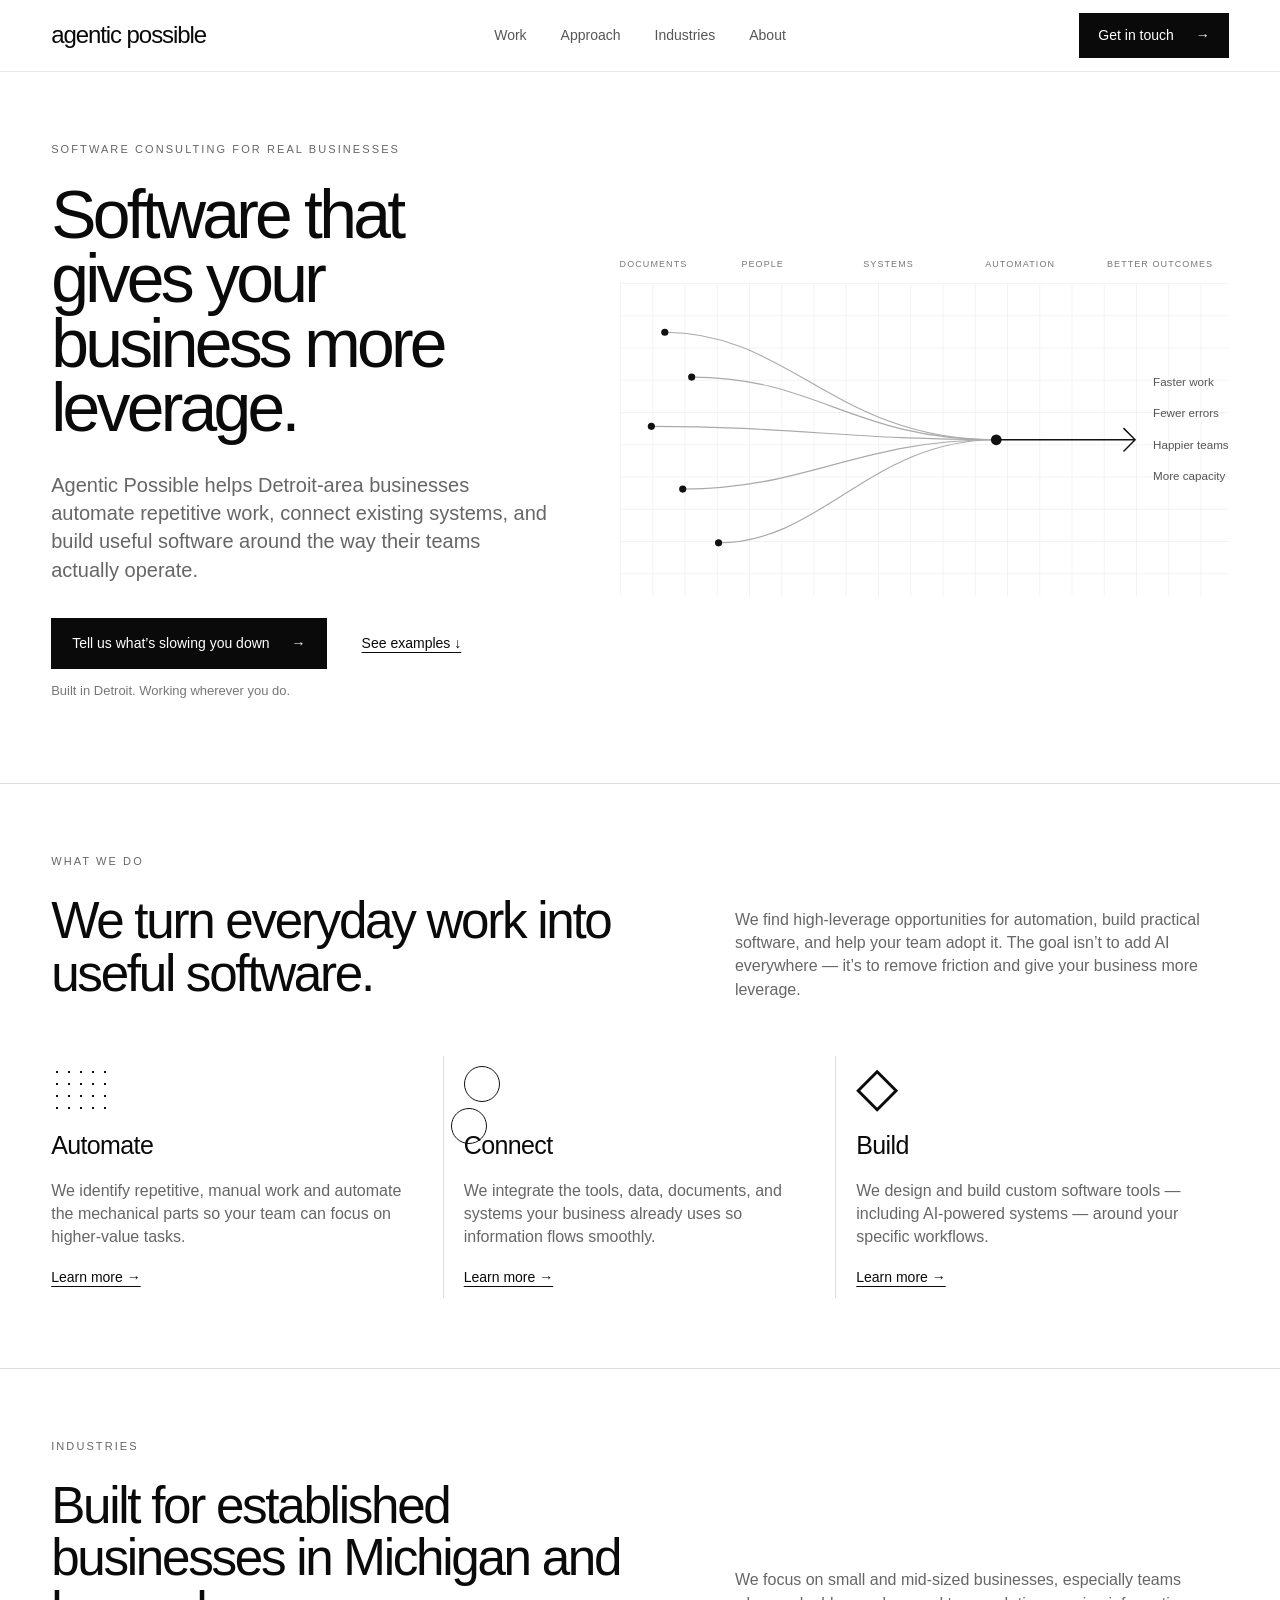
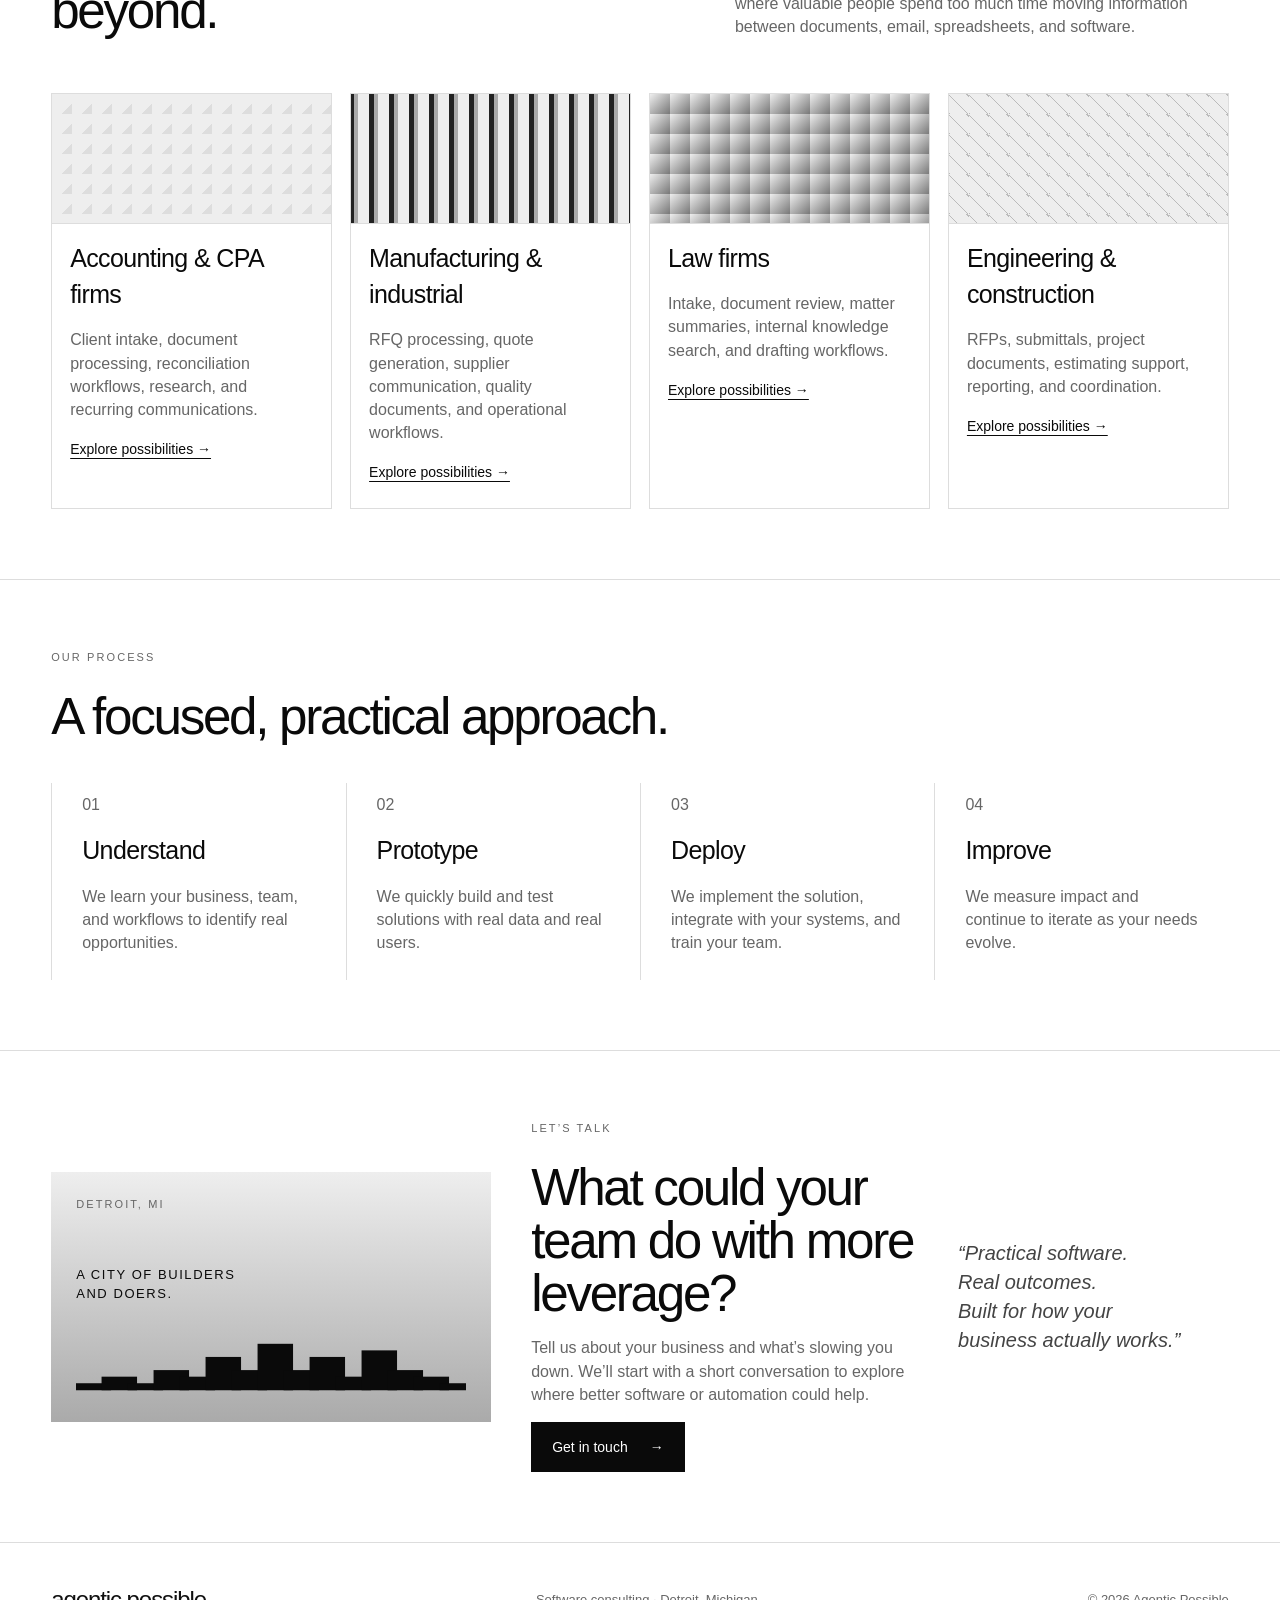
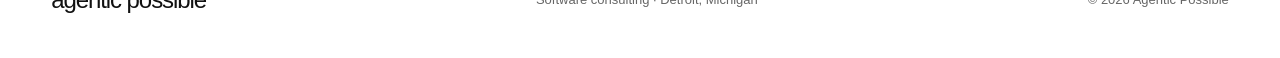
==== public/index.html @ cf822a7b "Configure Cloudflare deployment" ====
<!doctype html>
<html lang="en">
<head>
  <meta charset="utf-8">
  <meta name="viewport" content="width=device-width,initial-scale=1">
  <meta name="description" content="Agentic Possible helps Detroit-area businesses automate repetitive work, connect existing systems, and build useful software.">
  <title>Agentic Possible — Software consulting for real businesses</title>
  <link rel="stylesheet" href="styles.css">
</head>
<body>
<header class="site-header">
  <a class="brand" href="#">agentic possible</a>
  <nav aria-label="Main navigation">
    <a href="#work">Work</a><a href="#approach">Approach</a><a href="#industries">Industries</a><a href="#about">About</a>
  </nav>
  <a class="button small" href="mailto:hello@agenticpossible.com">Get in touch <span>→</span></a>
</header>

<main>
<section class="hero section">
  <div class="hero-copy">
    <p class="eyebrow">Software consulting for real businesses</p>
    <h1>Software that gives your business more leverage.</h1>
    <p class="lede">Agentic Possible helps Detroit-area businesses automate repetitive work, connect existing systems, and build useful software around the way their teams actually operate.</p>
    <div class="actions">
      <a class="button" href="mailto:hello@agenticpossible.com?subject=What%27s%20slowing%20us%20down">Tell us what’s slowing you down <span>→</span></a>
      <a class="text-link" href="#industries">See examples <span>↓</span></a>
    </div>
    <p class="micro">Built in Detroit. Working wherever you do.</p>
  </div>
  <div class="possibility" aria-label="Diagram showing documents, people, and systems converging through automation into better outcomes">
    <div class="diagram-labels"><span>Documents</span><span>People</span><span>Systems</span><span>Automation</span><span>Better outcomes</span></div>
    <svg viewBox="0 0 680 350" role="img">
      <defs><pattern id="grid" width="36" height="36" patternUnits="userSpaceOnUse"><path d="M36 0H0V36" fill="none" stroke="#e5e5e5" stroke-width="1"/></pattern></defs>
      <rect width="680" height="350" fill="url(#grid)"/>
      <g fill="none" stroke="#aaa" stroke-width="1.3">
        <path d="M50 55 C190 55 240 175 420 175"/><path d="M80 105 C220 105 260 175 420 175"/>
        <path d="M35 160 C190 160 260 175 420 175"/><path d="M70 230 C210 230 265 175 420 175"/>
        <path d="M110 290 C225 290 280 175 420 175"/>
      </g>
      <g fill="#111"><circle cx="50" cy="55" r="4"/><circle cx="80" cy="105" r="4"/><circle cx="35" cy="160" r="4"/><circle cx="70" cy="230" r="4"/><circle cx="110" cy="290" r="4"/><circle cx="420" cy="175" r="6"/></g>
      <path d="M420 175H575M562 162l13 13-13 13" fill="none" stroke="#111" stroke-width="1.6"/>
      <g fill="#555" font-family="Arial, sans-serif" font-size="13"><text x="595" y="115">Faster work</text><text x="595" y="150">Fewer errors</text><text x="595" y="185">Happier teams</text><text x="595" y="220">More capacity</text></g>
    </svg>
  </div>
</section>

<section class="section bordered" id="work">
  <div class="section-intro"><div><p class="eyebrow">What we do</p><h2>We turn everyday work into useful software.</h2></div>
  <p>We find high-leverage opportunities for automation, build practical software, and help your team adopt it. The goal isn’t to add AI everywhere — it’s to remove friction and give your business more leverage.</p></div>
  <div class="three-col">
    <article><div class="icon dots"></div><h3>Automate</h3><p>We identify repetitive, manual work and automate the mechanical parts so your team can focus on higher-value tasks.</p><a href="#contact">Learn more →</a></article>
    <article><div class="icon rings"></div><h3>Connect</h3><p>We integrate the tools, data, documents, and systems your business already uses so information flows smoothly.</p><a href="#contact">Learn more →</a></article>
    <article><div class="icon cube">◇</div><h3>Build</h3><p>We design and build custom software tools — including AI-powered systems — around your specific workflows.</p><a href="#contact">Learn more →</a></article>
  </div>
</section>

<section class="section bordered" id="industries">
  <div class="section-intro"><div><p class="eyebrow">Industries</p><h2>Built for established businesses in Michigan and beyond.</h2></div>
  <p>We focus on small and mid-sized businesses, especially teams where valuable people spend too much time moving information between documents, email, spreadsheets, and software.</p></div>
  <div class="industry-grid">
    <article><div class="industry-art accounting"></div><h3>Accounting & CPA firms</h3><p>Client intake, document processing, reconciliation workflows, research, and recurring communications.</p><a href="#contact">Explore possibilities →</a></article>
    <article><div class="industry-art manufacturing"></div><h3>Manufacturing & industrial</h3><p>RFQ processing, quote generation, supplier communication, quality documents, and operational workflows.</p><a href="#contact">Explore possibilities →</a></article>
    <article><div class="industry-art legal"></div><h3>Law firms</h3><p>Intake, document review, matter summaries, internal knowledge search, and drafting workflows.</p><a href="#contact">Explore possibilities →</a></article>
    <article><div class="industry-art engineering"></div><h3>Engineering & construction</h3><p>RFPs, submittals, project documents, estimating support, reporting, and coordination.</p><a href="#contact">Explore possibilities →</a></article>
  </div>
</section>

<section class="section bordered" id="approach">
  <p class="eyebrow">Our process</p><h2>A focused, practical approach.</h2>
  <div class="process">
    <article><span>01</span><h3>Understand</h3><p>We learn your business, team, and workflows to identify real opportunities.</p></article>
    <article><span>02</span><h3>Prototype</h3><p>We quickly build and test solutions with real data and real users.</p></article>
    <article><span>03</span><h3>Deploy</h3><p>We implement the solution, integrate with your systems, and train your team.</p></article>
    <article><span>04</span><h3>Improve</h3><p>We measure impact and continue to iterate as your needs evolve.</p></article>
  </div>
</section>

<section class="section cta bordered" id="about">
  <div class="detroit-card"><p class="eyebrow">Detroit, MI</p><strong>A city of builders<br>and doers.</strong><div class="skyline">▁▂▁▃▂▅▃▇▃▅▂▆▃▂▁</div></div>
  <div id="contact"><p class="eyebrow">Let’s talk</p><h2>What could your team do with more leverage?</h2><p>Tell us about your business and what’s slowing you down. We’ll start with a short conversation to explore where better software or automation could help.</p><a class="button" href="mailto:hello@agenticpossible.com">Get in touch <span>→</span></a></div>
  <blockquote>“Practical software.<br>Real outcomes.<br>Built for how your<br>business actually works.”</blockquote>
</section>
</main>

<footer><a class="brand" href="#">agentic possible</a><p>Software consulting · Detroit, Michigan</p><p>© <span id="year"></span> Agentic Possible</p></footer>
<script>document.getElementById('year').textContent=new Date().getFullYear()</script>
</body>
</html>
---- public/styles.css ----
*{box-sizing:border-box}html{scroll-behavior:smooth}body{margin:0;color:#0a0a0a;background:#fff;font-family:"Helvetica Neue",Helvetica,Arial,sans-serif;font-size:16px;line-height:1.45}a{color:inherit}.site-header{height:72px;padding:0 max(4vw,28px);display:grid;grid-template-columns:1fr auto 1fr;align-items:center;border-bottom:1px solid #e8e8e8;position:sticky;top:0;background:rgba(255,255,255,.94);backdrop-filter:blur(12px);z-index:10}.brand{text-decoration:none;font-size:24px;letter-spacing:-.045em}.site-header nav{display:flex;gap:34px}.site-header nav a{text-decoration:none;color:#555;font-size:14px}.site-header>.button{justify-self:end}.button{display:inline-flex;align-items:center;gap:22px;background:#0a0a0a;color:#fff;text-decoration:none;padding:14px 20px;font-size:14px;border:1px solid #0a0a0a}.button:hover{background:#333}.button.small{padding:11px 18px}.section{max-width:1440px;margin:auto;padding:70px max(4vw,28px)}.bordered{border-top:1px solid #ddd}.hero{display:grid;grid-template-columns:.9fr 1.1fr;gap:70px;min-height:620px;align-items:center}.eyebrow{text-transform:uppercase;letter-spacing:.19em;font-size:11px;color:#666;margin:0 0 25px}.hero h1{font-size:clamp(52px,5.3vw,84px);line-height:.95;letter-spacing:-.055em;font-weight:400;margin:0 0 30px;max-width:720px}.lede{font-size:20px;line-height:1.42;color:#666;max-width:650px}.actions{display:flex;align-items:center;gap:35px;margin-top:34px}.text-link{font-size:14px;text-underline-offset:4px}.micro{font-size:13px;color:#777}.possibility svg{width:100%;display:block}.diagram-labels{display:grid;grid-template-columns:repeat(5,1fr);text-transform:uppercase;letter-spacing:.12em;font-size:9px;color:#777;margin-bottom:12px}.section-intro{display:grid;grid-template-columns:1.1fr .9fr;gap:80px;align-items:end;margin-bottom:55px}.section h2{font-size:clamp(36px,4vw,58px);line-height:1.03;letter-spacing:-.045em;font-weight:400;margin:0;max-width:700px}.section-intro>p{color:#666;max-width:580px;margin:0}.three-col{display:grid;grid-template-columns:repeat(3,1fr)}.three-col article{padding:10px 40px 10px 20px;border-right:1px solid #ddd}.three-col article:first-child{padding-left:0}.three-col article:last-child{border:0}.three-col h3,.industry-grid h3,.process h3{font-size:25px;font-weight:400;letter-spacing:-.025em;margin:16px 0 8px}.three-col p,.industry-grid p,.process p{color:#666}.three-col a,.industry-grid a{font-size:14px;text-underline-offset:4px}.icon{height:45px;width:55px}.dots{background-image:radial-gradient(#111 1.5px,transparent 1.5px);background-size:12px 12px}.rings:before,.rings:after{content:"";display:inline-block;width:34px;height:34px;border:1px solid #111;border-radius:50%}.rings:after{margin-left:-13px}.cube{font-size:55px;line-height:40px;font-weight:200}.industry-grid{display:grid;grid-template-columns:repeat(4,1fr);gap:18px}.industry-grid article{border:1px solid #ddd;padding-bottom:24px}.industry-grid article>*:not(.industry-art){margin-left:18px;margin-right:18px}.industry-art{height:130px;border-bottom:1px solid #ddd;background-color:#eee;background-size:20px 20px}.accounting{background-image:linear-gradient(45deg,#eee 25%,transparent 25%),linear-gradient(-45deg,#ddd 25%,transparent 25%)}.manufacturing{background-image:repeating-linear-gradient(90deg,#222 0 3px,#aaa 3px 7px,#eee 7px 18px)}.legal{background-image:linear-gradient(135deg,#eee,#777)}.engineering{background-image:repeating-linear-gradient(45deg,#bbb 0 1px,#eee 1px 13px)}.process{display:grid;grid-template-columns:repeat(4,1fr);margin-top:40px}.process article{border-left:1px solid #ddd;padding:10px 30px}.process span{color:#666}.process p{max-width:260px}.cta{display:grid;grid-template-columns:1fr 1fr .7fr;gap:40px;align-items:center}.detroit-card{min-height:250px;padding:25px;background:linear-gradient(#eee,#aaa);display:flex;flex-direction:column;justify-content:space-between}.detroit-card strong{text-transform:uppercase;letter-spacing:.12em;font-size:13px;font-weight:400}.skyline{font-size:45px;letter-spacing:-9px;overflow:hidden}.cta #contact p:not(.eyebrow){color:#666;max-width:550px}.cta blockquote{font-size:20px;font-style:italic;color:#444;margin:0}footer{border-top:1px solid #ddd;padding:35px max(4vw,28px);display:flex;justify-content:space-between;align-items:center;color:#666;font-size:13px}footer .brand{color:#111}
@media(max-width:900px){.site-header{grid-template-columns:1fr auto}.site-header nav{display:none}.hero,.section-intro,.cta{grid-template-columns:1fr}.hero{gap:35px}.possibility{order:2}.three-col{grid-template-columns:1fr}.three-col article{border-right:0;border-bottom:1px solid #ddd;padding:28px 0}.industry-grid{grid-template-columns:1fr 1fr}.process{grid-template-columns:1fr 1fr}.cta blockquote{display:none}}
@media(max-width:560px){.section{padding:52px 22px}.site-header{padding:0 20px}.brand{font-size:21px}.site-header>.button{font-size:0;gap:0;padding:10px 13px}.site-header>.button span{font-size:16px}.hero h1{font-size:48px}.lede{font-size:18px}.actions{align-items:flex-start;flex-direction:column;gap:18px}.industry-grid,.process{grid-template-columns:1fr}.process article{padding:20px 0;border-left:0;border-top:1px solid #ddd}footer{align-items:flex-start;gap:20px;flex-direction:column}}
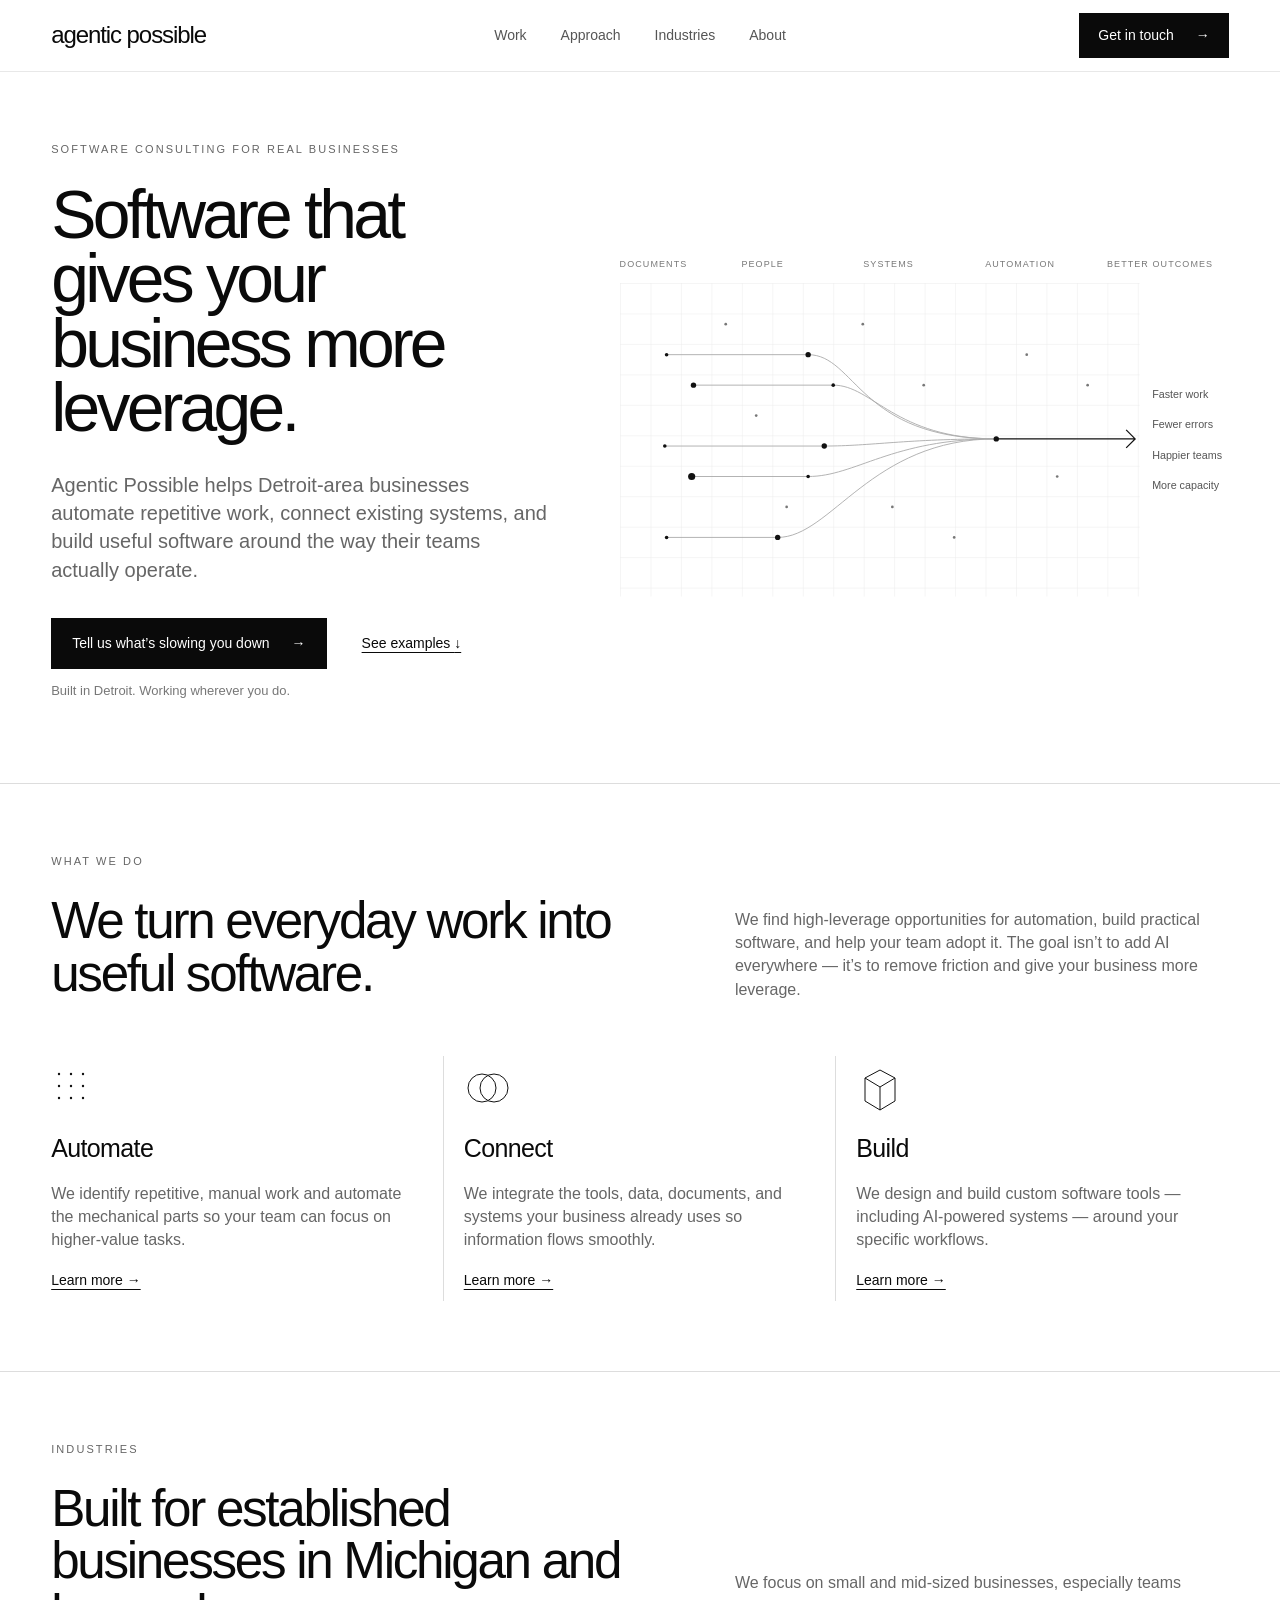
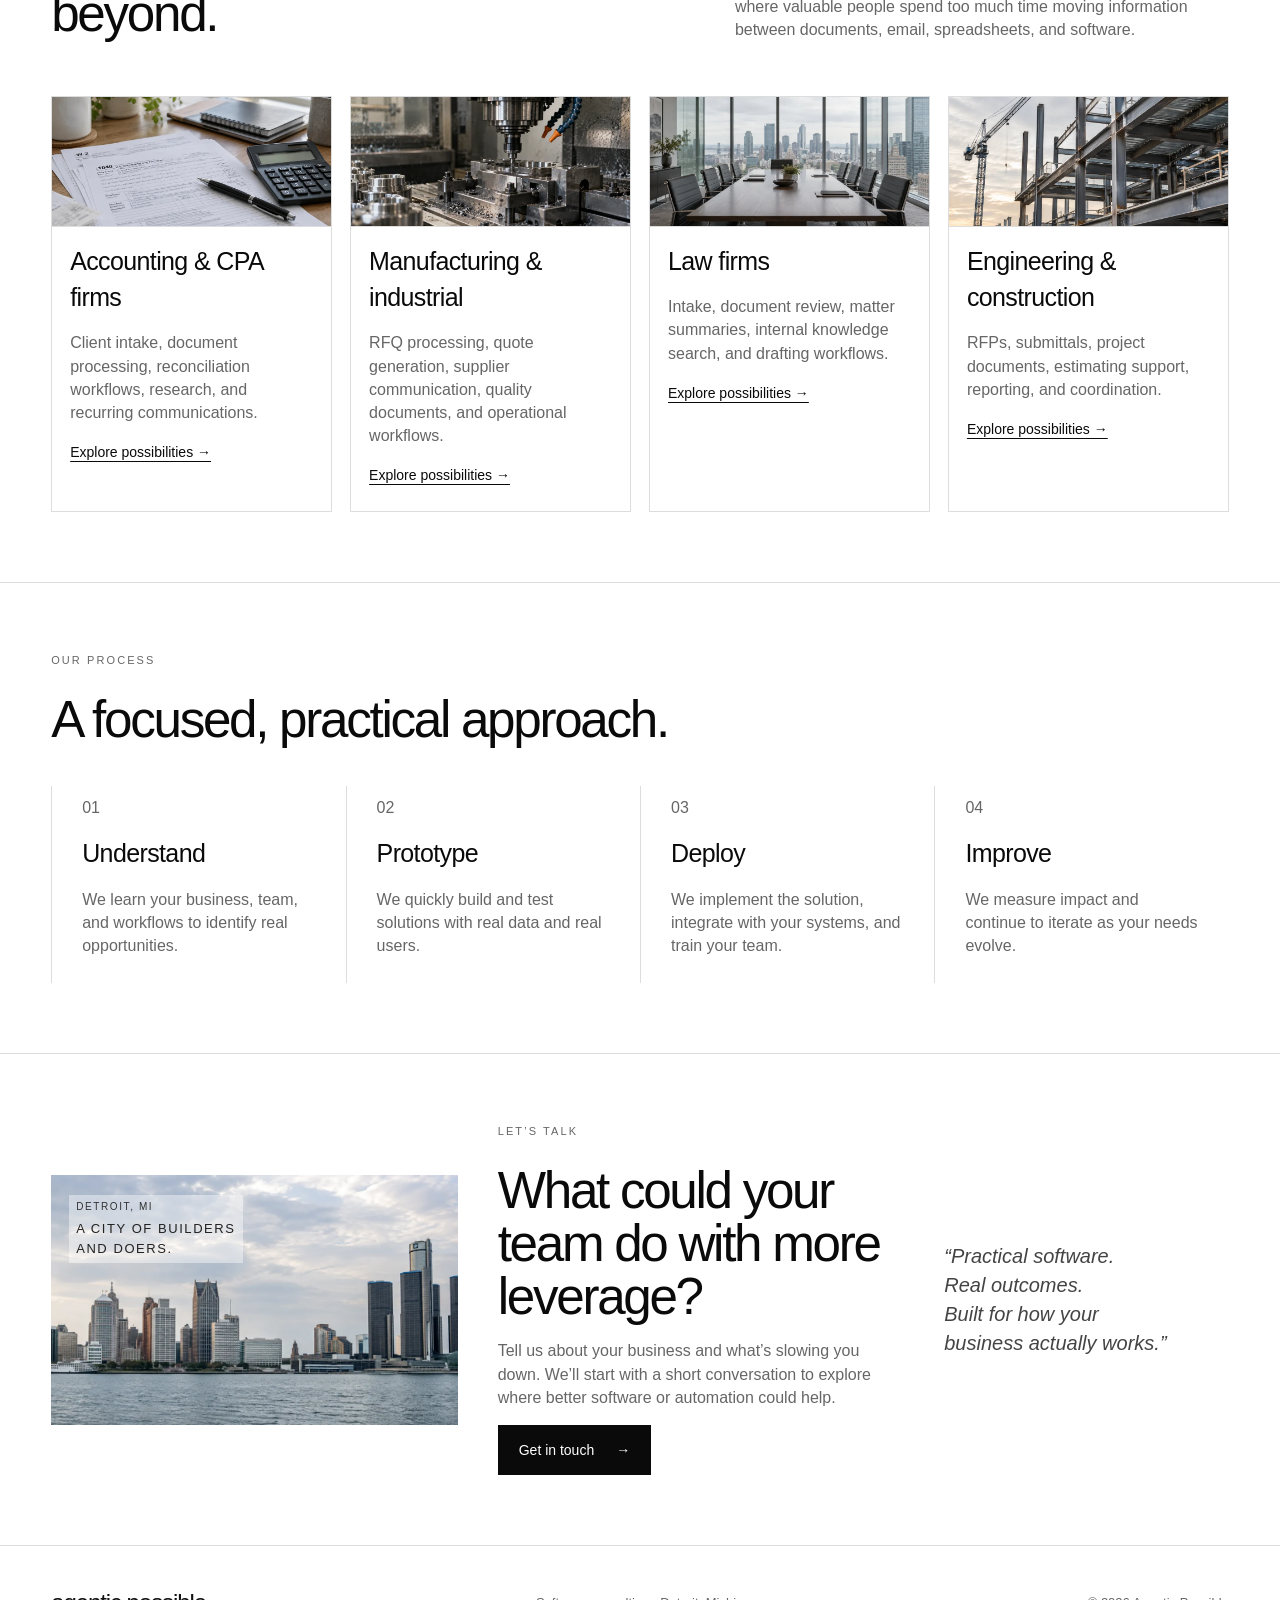
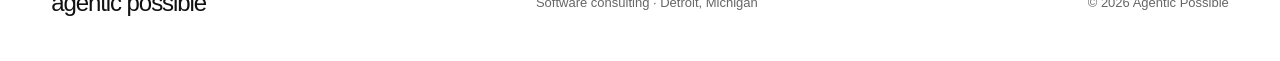
==== commit 96502175: "Refresh site imagery and icons" ====
--- a/public/index.html
+++ b/public/index.html
@@ -30,17 +30,20 @@
   </div>
   <div class="possibility" aria-label="Diagram showing documents, people, and systems converging through automation into better outcomes">
     <div class="diagram-labels"><span>Documents</span><span>People</span><span>Systems</span><span>Automation</span><span>Better outcomes</span></div>
-    <svg viewBox="0 0 680 350" role="img">
-      <defs><pattern id="grid" width="36" height="36" patternUnits="userSpaceOnUse"><path d="M36 0H0V36" fill="none" stroke="#e5e5e5" stroke-width="1"/></pattern></defs>
-      <rect width="680" height="350" fill="url(#grid)"/>
-      <g fill="none" stroke="#aaa" stroke-width="1.3">
-        <path d="M50 55 C190 55 240 175 420 175"/><path d="M80 105 C220 105 260 175 420 175"/>
-        <path d="M35 160 C190 160 260 175 420 175"/><path d="M70 230 C210 230 265 175 420 175"/>
-        <path d="M110 290 C225 290 280 175 420 175"/>
+    <svg viewBox="0 0 680 350" role="img" aria-label="Work converging into better outcomes">
+      <defs><pattern id="grid" width="34" height="34" patternUnits="userSpaceOnUse"><path d="M34 0H0V34" fill="none" stroke="#e9e9e9" stroke-width="1"/></pattern></defs>
+      <rect x="0" y="0" width="580" height="350" fill="url(#grid)"/>
+      <g fill="none" stroke="#aaa" stroke-width="1">
+        <path d="M52 80H210C263 80 267 174 420 174"/>
+        <path d="M82 114H238C282 114 307 174 420 174"/>
+        <path d="M50 182H228C281 182 318 174 420 174"/>
+        <path d="M80 216H210C263 216 303 174 420 174"/>
+        <path d="M52 284H176C236 284 280 174 420 174"/>
       </g>
-      <g fill="#111"><circle cx="50" cy="55" r="4"/><circle cx="80" cy="105" r="4"/><circle cx="35" cy="160" r="4"/><circle cx="70" cy="230" r="4"/><circle cx="110" cy="290" r="4"/><circle cx="420" cy="175" r="6"/></g>
-      <path d="M420 175H575M562 162l13 13-13 13" fill="none" stroke="#111" stroke-width="1.6"/>
-      <g fill="#555" font-family="Arial, sans-serif" font-size="13"><text x="595" y="115">Faster work</text><text x="595" y="150">Fewer errors</text><text x="595" y="185">Happier teams</text><text x="595" y="220">More capacity</text></g>
+      <g fill="#111"><circle cx="52" cy="80" r="2"/><circle cx="82" cy="114" r="3"/><circle cx="50" cy="182" r="2"/><circle cx="80" cy="216" r="4"/><circle cx="52" cy="284" r="2"/><circle cx="210" cy="80" r="3"/><circle cx="238" cy="114" r="2"/><circle cx="228" cy="182" r="3"/><circle cx="210" cy="216" r="2"/><circle cx="176" cy="284" r="3"/><circle cx="420" cy="174" r="3"/></g>
+      <g fill="#777"><circle cx="118" cy="46" r="1.5"/><circle cx="152" cy="148" r="1.5"/><circle cx="186" cy="250" r="1.5"/><circle cx="271" cy="46" r="1.5"/><circle cx="304" cy="250" r="1.5"/><circle cx="339" cy="114" r="1.5"/><circle cx="373" cy="284" r="1.5"/><circle cx="454" cy="80" r="1.5"/><circle cx="488" cy="216" r="1.5"/><circle cx="522" cy="114" r="1.5"/></g>
+      <path d="M420 174H575M565 164l10 10-10 10" fill="none" stroke="#111" stroke-width="1.4"/>
+      <g fill="#555" font-family="Arial, sans-serif" font-size="12"><text x="594" y="128">Faster work</text><text x="594" y="162">Fewer errors</text><text x="594" y="196">Happier teams</text><text x="594" y="230">More capacity</text></g>
     </svg>
   </div>
 </section>
@@ -49,9 +52,9 @@
   <div class="section-intro"><div><p class="eyebrow">What we do</p><h2>We turn everyday work into useful software.</h2></div>
   <p>We find high-leverage opportunities for automation, build practical software, and help your team adopt it. The goal isn’t to add AI everywhere — it’s to remove friction and give your business more leverage.</p></div>
   <div class="three-col">
-    <article><div class="icon dots"></div><h3>Automate</h3><p>We identify repetitive, manual work and automate the mechanical parts so your team can focus on higher-value tasks.</p><a href="#contact">Learn more →</a></article>
-    <article><div class="icon rings"></div><h3>Connect</h3><p>We integrate the tools, data, documents, and systems your business already uses so information flows smoothly.</p><a href="#contact">Learn more →</a></article>
-    <article><div class="icon cube">◇</div><h3>Build</h3><p>We design and build custom software tools — including AI-powered systems — around your specific workflows.</p><a href="#contact">Learn more →</a></article>
+    <article><svg class="service-icon" viewBox="0 0 48 48" aria-hidden="true"><g fill="#111"><circle cx="8" cy="8" r="1.2"/><circle cx="20" cy="8" r="1.2"/><circle cx="32" cy="8" r="1.2"/><circle cx="8" cy="20" r="1.2"/><circle cx="20" cy="20" r="1.2"/><circle cx="32" cy="20" r="1.2"/><circle cx="8" cy="32" r="1.2"/><circle cx="20" cy="32" r="1.2"/><circle cx="32" cy="32" r="1.2"/></g></svg><h3>Automate</h3><p>We identify repetitive, manual work and automate the mechanical parts so your team can focus on higher-value tasks.</p><a href="#contact">Learn more →</a></article>
+    <article><svg class="service-icon" viewBox="0 0 48 48" aria-hidden="true"><circle cx="18" cy="22" r="14" fill="none" stroke="currentColor" stroke-width="1"/><circle cx="30" cy="22" r="14" fill="none" stroke="currentColor" stroke-width="1"/></svg><h3>Connect</h3><p>We integrate the tools, data, documents, and systems your business already uses so information flows smoothly.</p><a href="#contact">Learn more →</a></article>
+    <article><svg class="service-icon" viewBox="0 0 48 48" aria-hidden="true"><path d="M24 4 39 12v23L24 44 9 35V12L24 4Zm0 17 15-9M24 21 9 12m15 9v23" fill="none" stroke="currentColor" stroke-width="1" stroke-linejoin="round"/></svg><h3>Build</h3><p>We design and build custom software tools — including AI-powered systems — around your specific workflows.</p><a href="#contact">Learn more →</a></article>
   </div>
 </section>
 
@@ -59,10 +62,10 @@
   <div class="section-intro"><div><p class="eyebrow">Industries</p><h2>Built for established businesses in Michigan and beyond.</h2></div>
   <p>We focus on small and mid-sized businesses, especially teams where valuable people spend too much time moving information between documents, email, spreadsheets, and software.</p></div>
   <div class="industry-grid">
-    <article><div class="industry-art accounting"></div><h3>Accounting & CPA firms</h3><p>Client intake, document processing, reconciliation workflows, research, and recurring communications.</p><a href="#contact">Explore possibilities →</a></article>
-    <article><div class="industry-art manufacturing"></div><h3>Manufacturing & industrial</h3><p>RFQ processing, quote generation, supplier communication, quality documents, and operational workflows.</p><a href="#contact">Explore possibilities →</a></article>
-    <article><div class="industry-art legal"></div><h3>Law firms</h3><p>Intake, document review, matter summaries, internal knowledge search, and drafting workflows.</p><a href="#contact">Explore possibilities →</a></article>
-    <article><div class="industry-art engineering"></div><h3>Engineering & construction</h3><p>RFPs, submittals, project documents, estimating support, reporting, and coordination.</p><a href="#contact">Explore possibilities →</a></article>
+    <article><img class="industry-art" src="images/accounting.webp" alt="Accounting paperwork and calculator" loading="lazy" decoding="async"><h3>Accounting & CPA firms</h3><p>Client intake, document processing, reconciliation workflows, research, and recurring communications.</p><a href="#contact">Explore possibilities →</a></article>
+    <article><img class="industry-art" src="images/manufacturing.webp" alt="Machining equipment in a factory" loading="lazy" decoding="async"><h3>Manufacturing & industrial</h3><p>RFQ processing, quote generation, supplier communication, quality documents, and operational workflows.</p><a href="#contact">Explore possibilities →</a></article>
+    <article><img class="industry-art" src="images/legal.webp" alt="Conference room overlooking a city" loading="lazy" decoding="async"><h3>Law firms</h3><p>Intake, document review, matter summaries, internal knowledge search, and drafting workflows.</p><a href="#contact">Explore possibilities →</a></article>
+    <article><img class="industry-art" src="images/construction.webp" alt="Steel frame of a building under construction" loading="lazy" decoding="async"><h3>Engineering & construction</h3><p>RFPs, submittals, project documents, estimating support, reporting, and coordination.</p><a href="#contact">Explore possibilities →</a></article>
   </div>
 </section>
 
@@ -77,7 +80,7 @@
 </section>
 
 <section class="section cta bordered" id="about">
-  <div class="detroit-card"><p class="eyebrow">Detroit, MI</p><strong>A city of builders<br>and doers.</strong><div class="skyline">▁▂▁▃▂▅▃▇▃▅▂▆▃▂▁</div></div>
+  <div class="detroit-card"><img src="images/detroit.webp" alt="Detroit skyline along the riverfront" loading="lazy" decoding="async"><div class="detroit-caption"><p class="eyebrow">Detroit, MI</p><strong>A city of builders<br>and doers.</strong></div></div>
   <div id="contact"><p class="eyebrow">Let’s talk</p><h2>What could your team do with more leverage?</h2><p>Tell us about your business and what’s slowing you down. We’ll start with a short conversation to explore where better software or automation could help.</p><a class="button" href="mailto:hello@agenticpossible.com">Get in touch <span>→</span></a></div>
   <blockquote>“Practical software.<br>Real outcomes.<br>Built for how your<br>business actually works.”</blockquote>
 </section>
@@ -86,4 +89,4 @@
 <footer><a class="brand" href="#">agentic possible</a><p>Software consulting · Detroit, Michigan</p><p>© <span id="year"></span> Agentic Possible</p></footer>
 <script>document.getElementById('year').textContent=new Date().getFullYear()</script>
 </body>
-</html>+</html>
--- a/public/styles.css
+++ b/public/styles.css
@@ -1,3 +1,12 @@
-*{box-sizing:border-box}html{scroll-behavior:smooth}body{margin:0;color:#0a0a0a;background:#fff;font-family:"Helvetica Neue",Helvetica,Arial,sans-serif;font-size:16px;line-height:1.45}a{color:inherit}.site-header{height:72px;padding:0 max(4vw,28px);display:grid;grid-template-columns:1fr auto 1fr;align-items:center;border-bottom:1px solid #e8e8e8;position:sticky;top:0;background:rgba(255,255,255,.94);backdrop-filter:blur(12px);z-index:10}.brand{text-decoration:none;font-size:24px;letter-spacing:-.045em}.site-header nav{display:flex;gap:34px}.site-header nav a{text-decoration:none;color:#555;font-size:14px}.site-header>.button{justify-self:end}.button{display:inline-flex;align-items:center;gap:22px;background:#0a0a0a;color:#fff;text-decoration:none;padding:14px 20px;font-size:14px;border:1px solid #0a0a0a}.button:hover{background:#333}.button.small{padding:11px 18px}.section{max-width:1440px;margin:auto;padding:70px max(4vw,28px)}.bordered{border-top:1px solid #ddd}.hero{display:grid;grid-template-columns:.9fr 1.1fr;gap:70px;min-height:620px;align-items:center}.eyebrow{text-transform:uppercase;letter-spacing:.19em;font-size:11px;color:#666;margin:0 0 25px}.hero h1{font-size:clamp(52px,5.3vw,84px);line-height:.95;letter-spacing:-.055em;font-weight:400;margin:0 0 30px;max-width:720px}.lede{font-size:20px;line-height:1.42;color:#666;max-width:650px}.actions{display:flex;align-items:center;gap:35px;margin-top:34px}.text-link{font-size:14px;text-underline-offset:4px}.micro{font-size:13px;color:#777}.possibility svg{width:100%;display:block}.diagram-labels{display:grid;grid-template-columns:repeat(5,1fr);text-transform:uppercase;letter-spacing:.12em;font-size:9px;color:#777;margin-bottom:12px}.section-intro{display:grid;grid-template-columns:1.1fr .9fr;gap:80px;align-items:end;margin-bottom:55px}.section h2{font-size:clamp(36px,4vw,58px);line-height:1.03;letter-spacing:-.045em;font-weight:400;margin:0;max-width:700px}.section-intro>p{color:#666;max-width:580px;margin:0}.three-col{display:grid;grid-template-columns:repeat(3,1fr)}.three-col article{padding:10px 40px 10px 20px;border-right:1px solid #ddd}.three-col article:first-child{padding-left:0}.three-col article:last-child{border:0}.three-col h3,.industry-grid h3,.process h3{font-size:25px;font-weight:400;letter-spacing:-.025em;margin:16px 0 8px}.three-col p,.industry-grid p,.process p{color:#666}.three-col a,.industry-grid a{font-size:14px;text-underline-offset:4px}.icon{height:45px;width:55px}.dots{background-image:radial-gradient(#111 1.5px,transparent 1.5px);background-size:12px 12px}.rings:before,.rings:after{content:"";display:inline-block;width:34px;height:34px;border:1px solid #111;border-radius:50%}.rings:after{margin-left:-13px}.cube{font-size:55px;line-height:40px;font-weight:200}.industry-grid{display:grid;grid-template-columns:repeat(4,1fr);gap:18px}.industry-grid article{border:1px solid #ddd;padding-bottom:24px}.industry-grid article>*:not(.industry-art){margin-left:18px;margin-right:18px}.industry-art{height:130px;border-bottom:1px solid #ddd;background-color:#eee;background-size:20px 20px}.accounting{background-image:linear-gradient(45deg,#eee 25%,transparent 25%),linear-gradient(-45deg,#ddd 25%,transparent 25%)}.manufacturing{background-image:repeating-linear-gradient(90deg,#222 0 3px,#aaa 3px 7px,#eee 7px 18px)}.legal{background-image:linear-gradient(135deg,#eee,#777)}.engineering{background-image:repeating-linear-gradient(45deg,#bbb 0 1px,#eee 1px 13px)}.process{display:grid;grid-template-columns:repeat(4,1fr);margin-top:40px}.process article{border-left:1px solid #ddd;padding:10px 30px}.process span{color:#666}.process p{max-width:260px}.cta{display:grid;grid-template-columns:1fr 1fr .7fr;gap:40px;align-items:center}.detroit-card{min-height:250px;padding:25px;background:linear-gradient(#eee,#aaa);display:flex;flex-direction:column;justify-content:space-between}.detroit-card strong{text-transform:uppercase;letter-spacing:.12em;font-size:13px;font-weight:400}.skyline{font-size:45px;letter-spacing:-9px;overflow:hidden}.cta #contact p:not(.eyebrow){color:#666;max-width:550px}.cta blockquote{font-size:20px;font-style:italic;color:#444;margin:0}footer{border-top:1px solid #ddd;padding:35px max(4vw,28px);display:flex;justify-content:space-between;align-items:center;color:#666;font-size:13px}footer .brand{color:#111}
+*{box-sizing:border-box}html{scroll-behavior:smooth}body{margin:0;color:#0a0a0a;background:#fff;font-family:"Helvetica Neue",Helvetica,Arial,sans-serif;font-size:16px;line-height:1.45}a{color:inherit}.site-header{height:72px;padding:0 max(4vw,28px);display:grid;grid-template-columns:1fr auto 1fr;align-items:center;border-bottom:1px solid #e8e8e8;position:sticky;top:0;background:rgba(255,255,255,.94);backdrop-filter:blur(12px);z-index:10}.brand{text-decoration:none;font-size:24px;letter-spacing:-.045em}.site-header nav{display:flex;gap:34px}.site-header nav a{text-decoration:none;color:#555;font-size:14px}.site-header>.button{justify-self:end}.button{display:inline-flex;align-items:center;gap:22px;background:#0a0a0a;color:#fff;text-decoration:none;padding:14px 20px;font-size:14px;border:1px solid #0a0a0a}.button:hover{background:#333}.button.small{padding:11px 18px}.section{max-width:1440px;margin:auto;padding:70px max(4vw,28px)}.bordered{border-top:1px solid #ddd}.hero{display:grid;grid-template-columns:.9fr 1.1fr;gap:70px;min-height:620px;align-items:center}.eyebrow{text-transform:uppercase;letter-spacing:.19em;font-size:11px;color:#666;margin:0 0 25px}.hero h1{font-size:clamp(52px,5.3vw,84px);line-height:.95;letter-spacing:-.055em;font-weight:400;margin:0 0 30px;max-width:720px}.lede{font-size:20px;line-height:1.42;color:#666;max-width:650px}.actions{display:flex;align-items:center;gap:35px;margin-top:34px}.text-link{font-size:14px;text-underline-offset:4px}.micro{font-size:13px;color:#777}.possibility svg{width:100%;display:block}.diagram-labels{display:grid;grid-template-columns:repeat(5,1fr);text-transform:uppercase;letter-spacing:.12em;font-size:9px;color:#777;margin-bottom:12px}.section-intro{display:grid;grid-template-columns:1.1fr .9fr;gap:80px;align-items:end;margin-bottom:55px}.section h2{font-size:clamp(36px,4vw,58px);line-height:1.03;letter-spacing:-.045em;font-weight:400;margin:0;max-width:700px}.section-intro>p{color:#666;max-width:580px;margin:0}.three-col{display:grid;grid-template-columns:repeat(3,1fr)}.three-col article{padding:10px 40px 10px 20px;border-right:1px solid #ddd}.three-col article:first-child{padding-left:0}.three-col article:last-child{border:0}.three-col h3,.industry-grid h3,.process h3{font-size:25px;font-weight:400;letter-spacing:-.025em;margin:16px 0 8px}.three-col p,.industry-grid p,.process p{color:#666}.three-col a,.industry-grid a{font-size:14px;text-underline-offset:4px}.industry-grid{display:grid;grid-template-columns:repeat(4,1fr);gap:18px}.industry-grid article{border:1px solid #ddd;padding-bottom:24px}.industry-grid article>*:not(.industry-art){margin-left:18px;margin-right:18px}.industry-art{height:130px;border-bottom:1px solid #ddd;background-color:#eee;background-size:20px 20px}.process{display:grid;grid-template-columns:repeat(4,1fr);margin-top:40px}.process article{border-left:1px solid #ddd;padding:10px 30px}.process span{color:#666}.process p{max-width:260px}.cta{display:grid;grid-template-columns:1fr 1fr .7fr;gap:40px;align-items:center}.detroit-card{min-height:250px;padding:25px;background:linear-gradient(#eee,#aaa);display:flex;flex-direction:column;justify-content:space-between}.detroit-card strong{text-transform:uppercase;letter-spacing:.12em;font-size:13px;font-weight:400}.cta #contact p:not(.eyebrow){color:#666;max-width:550px}.cta blockquote{font-size:20px;font-style:italic;color:#444;margin:0}footer{border-top:1px solid #ddd;padding:35px max(4vw,28px);display:flex;justify-content:space-between;align-items:center;color:#666;font-size:13px}footer .brand{color:#111}
 @media(max-width:900px){.site-header{grid-template-columns:1fr auto}.site-header nav{display:none}.hero,.section-intro,.cta{grid-template-columns:1fr}.hero{gap:35px}.possibility{order:2}.three-col{grid-template-columns:1fr}.three-col article{border-right:0;border-bottom:1px solid #ddd;padding:28px 0}.industry-grid{grid-template-columns:1fr 1fr}.process{grid-template-columns:1fr 1fr}.cta blockquote{display:none}}
-@media(max-width:560px){.section{padding:52px 22px}.site-header{padding:0 20px}.brand{font-size:21px}.site-header>.button{font-size:0;gap:0;padding:10px 13px}.site-header>.button span{font-size:16px}.hero h1{font-size:48px}.lede{font-size:18px}.actions{align-items:flex-start;flex-direction:column;gap:18px}.industry-grid,.process{grid-template-columns:1fr}.process article{padding:20px 0;border-left:0;border-top:1px solid #ddd}footer{align-items:flex-start;gap:20px;flex-direction:column}}+@media(max-width:560px){.section{padding:52px 22px}.site-header{padding:0 20px}.brand{font-size:21px}.site-header>.button{font-size:0;gap:0;padding:10px 13px}.site-header>.button span{font-size:16px}.hero h1{font-size:48px}.lede{font-size:18px}.actions{align-items:flex-start;flex-direction:column;gap:18px}.industry-grid,.process{grid-template-columns:1fr}.process article{padding:20px 0;border-left:0;border-top:1px solid #ddd}footer{align-items:flex-start;gap:20px;flex-direction:column}}
+/* Photographic cards and fine-line icons */
+.service-icon{display:block;width:48px;height:48px;color:#111}
+.industry-art{display:block;width:100%;height:130px;object-fit:cover;object-position:center;border-bottom:1px solid #ddd;background:none}
+.detroit-card{position:relative;overflow:hidden;background:#dbe0e3;isolation:isolate}
+.detroit-card>img{position:absolute;inset:0;width:100%;height:100%;object-fit:cover;object-position:center 60%;z-index:-1}
+.detroit-caption{align-self:flex-start;background:rgba(255,255,255,.42);padding:5px 7px;margin:-5px -7px}
+.detroit-caption .eyebrow{font-size:10px;letter-spacing:.16em;margin-bottom:5px;color:#333}
+.detroit-caption strong{display:block;line-height:1.5;color:#222}
+@media(max-width:560px){.industry-art{height:170px}.detroit-card{min-height:260px}}
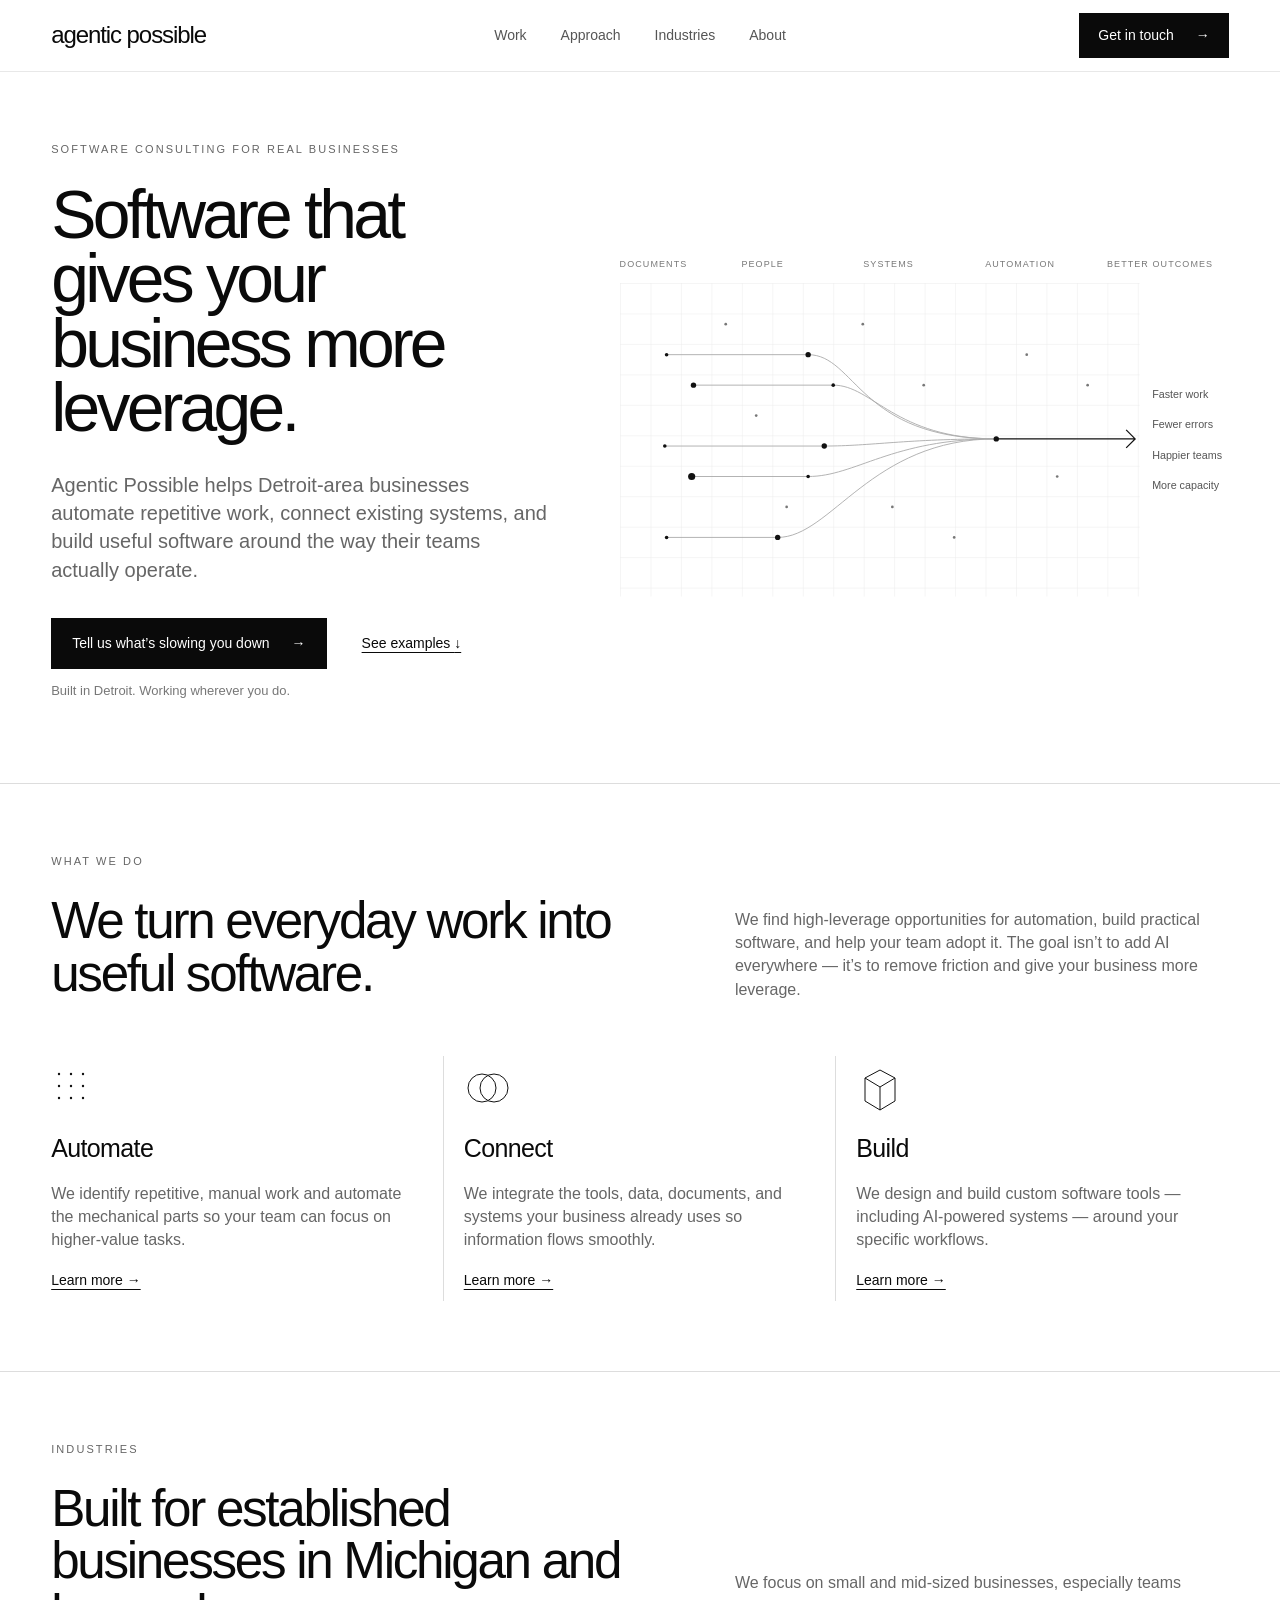
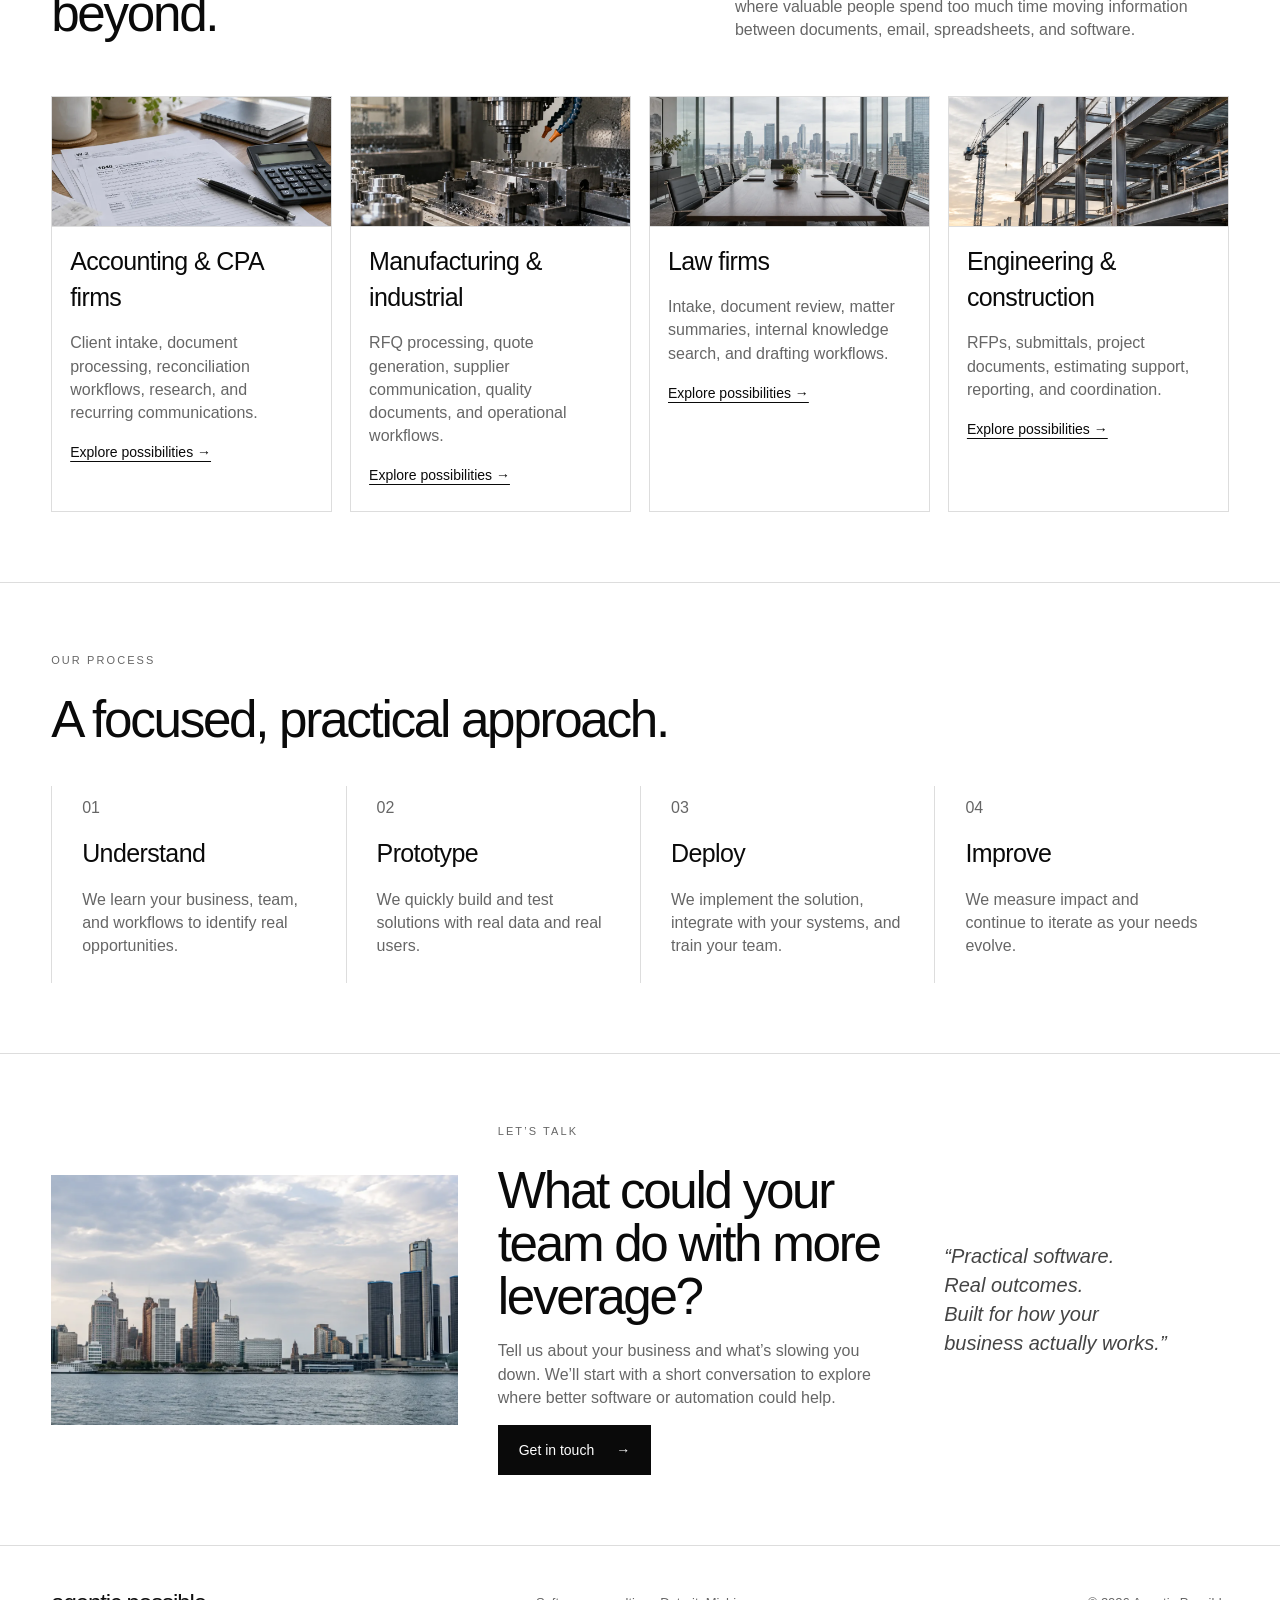
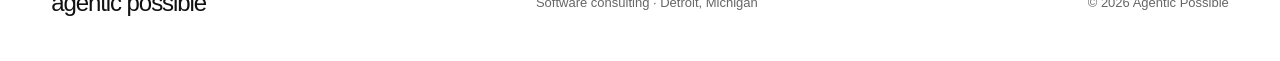
==== commit 8e2d308b: "Remove skyline image overlay" ====
--- a/public/index.html
+++ b/public/index.html
@@ -80,7 +80,7 @@
 </section>
 
 <section class="section cta bordered" id="about">
-  <div class="detroit-card"><img src="images/detroit.webp" alt="Detroit skyline along the riverfront" loading="lazy" decoding="async"><div class="detroit-caption"><p class="eyebrow">Detroit, MI</p><strong>A city of builders<br>and doers.</strong></div></div>
+  <div class="detroit-card"><img src="images/detroit.webp" alt="Detroit skyline along the riverfront" loading="lazy" decoding="async"></div>
   <div id="contact"><p class="eyebrow">Let’s talk</p><h2>What could your team do with more leverage?</h2><p>Tell us about your business and what’s slowing you down. We’ll start with a short conversation to explore where better software or automation could help.</p><a class="button" href="mailto:hello@agenticpossible.com">Get in touch <span>→</span></a></div>
   <blockquote>“Practical software.<br>Real outcomes.<br>Built for how your<br>business actually works.”</blockquote>
 </section>
--- a/public/styles.css
+++ b/public/styles.css
@@ -1,12 +1,8 @@
-*{box-sizing:border-box}html{scroll-behavior:smooth}body{margin:0;color:#0a0a0a;background:#fff;font-family:"Helvetica Neue",Helvetica,Arial,sans-serif;font-size:16px;line-height:1.45}a{color:inherit}.site-header{height:72px;padding:0 max(4vw,28px);display:grid;grid-template-columns:1fr auto 1fr;align-items:center;border-bottom:1px solid #e8e8e8;position:sticky;top:0;background:rgba(255,255,255,.94);backdrop-filter:blur(12px);z-index:10}.brand{text-decoration:none;font-size:24px;letter-spacing:-.045em}.site-header nav{display:flex;gap:34px}.site-header nav a{text-decoration:none;color:#555;font-size:14px}.site-header>.button{justify-self:end}.button{display:inline-flex;align-items:center;gap:22px;background:#0a0a0a;color:#fff;text-decoration:none;padding:14px 20px;font-size:14px;border:1px solid #0a0a0a}.button:hover{background:#333}.button.small{padding:11px 18px}.section{max-width:1440px;margin:auto;padding:70px max(4vw,28px)}.bordered{border-top:1px solid #ddd}.hero{display:grid;grid-template-columns:.9fr 1.1fr;gap:70px;min-height:620px;align-items:center}.eyebrow{text-transform:uppercase;letter-spacing:.19em;font-size:11px;color:#666;margin:0 0 25px}.hero h1{font-size:clamp(52px,5.3vw,84px);line-height:.95;letter-spacing:-.055em;font-weight:400;margin:0 0 30px;max-width:720px}.lede{font-size:20px;line-height:1.42;color:#666;max-width:650px}.actions{display:flex;align-items:center;gap:35px;margin-top:34px}.text-link{font-size:14px;text-underline-offset:4px}.micro{font-size:13px;color:#777}.possibility svg{width:100%;display:block}.diagram-labels{display:grid;grid-template-columns:repeat(5,1fr);text-transform:uppercase;letter-spacing:.12em;font-size:9px;color:#777;margin-bottom:12px}.section-intro{display:grid;grid-template-columns:1.1fr .9fr;gap:80px;align-items:end;margin-bottom:55px}.section h2{font-size:clamp(36px,4vw,58px);line-height:1.03;letter-spacing:-.045em;font-weight:400;margin:0;max-width:700px}.section-intro>p{color:#666;max-width:580px;margin:0}.three-col{display:grid;grid-template-columns:repeat(3,1fr)}.three-col article{padding:10px 40px 10px 20px;border-right:1px solid #ddd}.three-col article:first-child{padding-left:0}.three-col article:last-child{border:0}.three-col h3,.industry-grid h3,.process h3{font-size:25px;font-weight:400;letter-spacing:-.025em;margin:16px 0 8px}.three-col p,.industry-grid p,.process p{color:#666}.three-col a,.industry-grid a{font-size:14px;text-underline-offset:4px}.industry-grid{display:grid;grid-template-columns:repeat(4,1fr);gap:18px}.industry-grid article{border:1px solid #ddd;padding-bottom:24px}.industry-grid article>*:not(.industry-art){margin-left:18px;margin-right:18px}.industry-art{height:130px;border-bottom:1px solid #ddd;background-color:#eee;background-size:20px 20px}.process{display:grid;grid-template-columns:repeat(4,1fr);margin-top:40px}.process article{border-left:1px solid #ddd;padding:10px 30px}.process span{color:#666}.process p{max-width:260px}.cta{display:grid;grid-template-columns:1fr 1fr .7fr;gap:40px;align-items:center}.detroit-card{min-height:250px;padding:25px;background:linear-gradient(#eee,#aaa);display:flex;flex-direction:column;justify-content:space-between}.detroit-card strong{text-transform:uppercase;letter-spacing:.12em;font-size:13px;font-weight:400}.cta #contact p:not(.eyebrow){color:#666;max-width:550px}.cta blockquote{font-size:20px;font-style:italic;color:#444;margin:0}footer{border-top:1px solid #ddd;padding:35px max(4vw,28px);display:flex;justify-content:space-between;align-items:center;color:#666;font-size:13px}footer .brand{color:#111}
+*{box-sizing:border-box}html{scroll-behavior:smooth}body{margin:0;color:#0a0a0a;background:#fff;font-family:"Helvetica Neue",Helvetica,Arial,sans-serif;font-size:16px;line-height:1.45}a{color:inherit}.site-header{height:72px;padding:0 max(4vw,28px);display:grid;grid-template-columns:1fr auto 1fr;align-items:center;border-bottom:1px solid #e8e8e8;position:sticky;top:0;background:rgba(255,255,255,.94);backdrop-filter:blur(12px);z-index:10}.brand{text-decoration:none;font-size:24px;letter-spacing:-.045em}.site-header nav{display:flex;gap:34px}.site-header nav a{text-decoration:none;color:#555;font-size:14px}.site-header>.button{justify-self:end}.button{display:inline-flex;align-items:center;gap:22px;background:#0a0a0a;color:#fff;text-decoration:none;padding:14px 20px;font-size:14px;border:1px solid #0a0a0a}.button:hover{background:#333}.button.small{padding:11px 18px}.section{max-width:1440px;margin:auto;padding:70px max(4vw,28px)}.bordered{border-top:1px solid #ddd}.hero{display:grid;grid-template-columns:.9fr 1.1fr;gap:70px;min-height:620px;align-items:center}.eyebrow{text-transform:uppercase;letter-spacing:.19em;font-size:11px;color:#666;margin:0 0 25px}.hero h1{font-size:clamp(52px,5.3vw,84px);line-height:.95;letter-spacing:-.055em;font-weight:400;margin:0 0 30px;max-width:720px}.lede{font-size:20px;line-height:1.42;color:#666;max-width:650px}.actions{display:flex;align-items:center;gap:35px;margin-top:34px}.text-link{font-size:14px;text-underline-offset:4px}.micro{font-size:13px;color:#777}.possibility svg{width:100%;display:block}.diagram-labels{display:grid;grid-template-columns:repeat(5,1fr);text-transform:uppercase;letter-spacing:.12em;font-size:9px;color:#777;margin-bottom:12px}.section-intro{display:grid;grid-template-columns:1.1fr .9fr;gap:80px;align-items:end;margin-bottom:55px}.section h2{font-size:clamp(36px,4vw,58px);line-height:1.03;letter-spacing:-.045em;font-weight:400;margin:0;max-width:700px}.section-intro>p{color:#666;max-width:580px;margin:0}.three-col{display:grid;grid-template-columns:repeat(3,1fr)}.three-col article{padding:10px 40px 10px 20px;border-right:1px solid #ddd}.three-col article:first-child{padding-left:0}.three-col article:last-child{border:0}.three-col h3,.industry-grid h3,.process h3{font-size:25px;font-weight:400;letter-spacing:-.025em;margin:16px 0 8px}.three-col p,.industry-grid p,.process p{color:#666}.three-col a,.industry-grid a{font-size:14px;text-underline-offset:4px}.industry-grid{display:grid;grid-template-columns:repeat(4,1fr);gap:18px}.industry-grid article{border:1px solid #ddd;padding-bottom:24px}.industry-grid article>*:not(.industry-art){margin-left:18px;margin-right:18px}.industry-art{height:130px;border-bottom:1px solid #ddd;background-color:#eee;background-size:20px 20px}.process{display:grid;grid-template-columns:repeat(4,1fr);margin-top:40px}.process article{border-left:1px solid #ddd;padding:10px 30px}.process span{color:#666}.process p{max-width:260px}.cta{display:grid;grid-template-columns:1fr 1fr .7fr;gap:40px;align-items:center}.detroit-card{min-height:250px;overflow:hidden;background:#dbe0e3}.cta #contact p:not(.eyebrow){color:#666;max-width:550px}.cta blockquote{font-size:20px;font-style:italic;color:#444;margin:0}footer{border-top:1px solid #ddd;padding:35px max(4vw,28px);display:flex;justify-content:space-between;align-items:center;color:#666;font-size:13px}footer .brand{color:#111}
 @media(max-width:900px){.site-header{grid-template-columns:1fr auto}.site-header nav{display:none}.hero,.section-intro,.cta{grid-template-columns:1fr}.hero{gap:35px}.possibility{order:2}.three-col{grid-template-columns:1fr}.three-col article{border-right:0;border-bottom:1px solid #ddd;padding:28px 0}.industry-grid{grid-template-columns:1fr 1fr}.process{grid-template-columns:1fr 1fr}.cta blockquote{display:none}}
 @media(max-width:560px){.section{padding:52px 22px}.site-header{padding:0 20px}.brand{font-size:21px}.site-header>.button{font-size:0;gap:0;padding:10px 13px}.site-header>.button span{font-size:16px}.hero h1{font-size:48px}.lede{font-size:18px}.actions{align-items:flex-start;flex-direction:column;gap:18px}.industry-grid,.process{grid-template-columns:1fr}.process article{padding:20px 0;border-left:0;border-top:1px solid #ddd}footer{align-items:flex-start;gap:20px;flex-direction:column}}
 /* Photographic cards and fine-line icons */
 .service-icon{display:block;width:48px;height:48px;color:#111}
 .industry-art{display:block;width:100%;height:130px;object-fit:cover;object-position:center;border-bottom:1px solid #ddd;background:none}
-.detroit-card{position:relative;overflow:hidden;background:#dbe0e3;isolation:isolate}
-.detroit-card>img{position:absolute;inset:0;width:100%;height:100%;object-fit:cover;object-position:center 60%;z-index:-1}
-.detroit-caption{align-self:flex-start;background:rgba(255,255,255,.42);padding:5px 7px;margin:-5px -7px}
-.detroit-caption .eyebrow{font-size:10px;letter-spacing:.16em;margin-bottom:5px;color:#333}
-.detroit-caption strong{display:block;line-height:1.5;color:#222}
-@media(max-width:560px){.industry-art{height:170px}.detroit-card{min-height:260px}}
+.detroit-card>img{display:block;width:100%;height:250px;object-fit:cover;object-position:center 60%}
+@media(max-width:560px){.industry-art{height:170px}.detroit-card,.detroit-card>img{height:260px}}
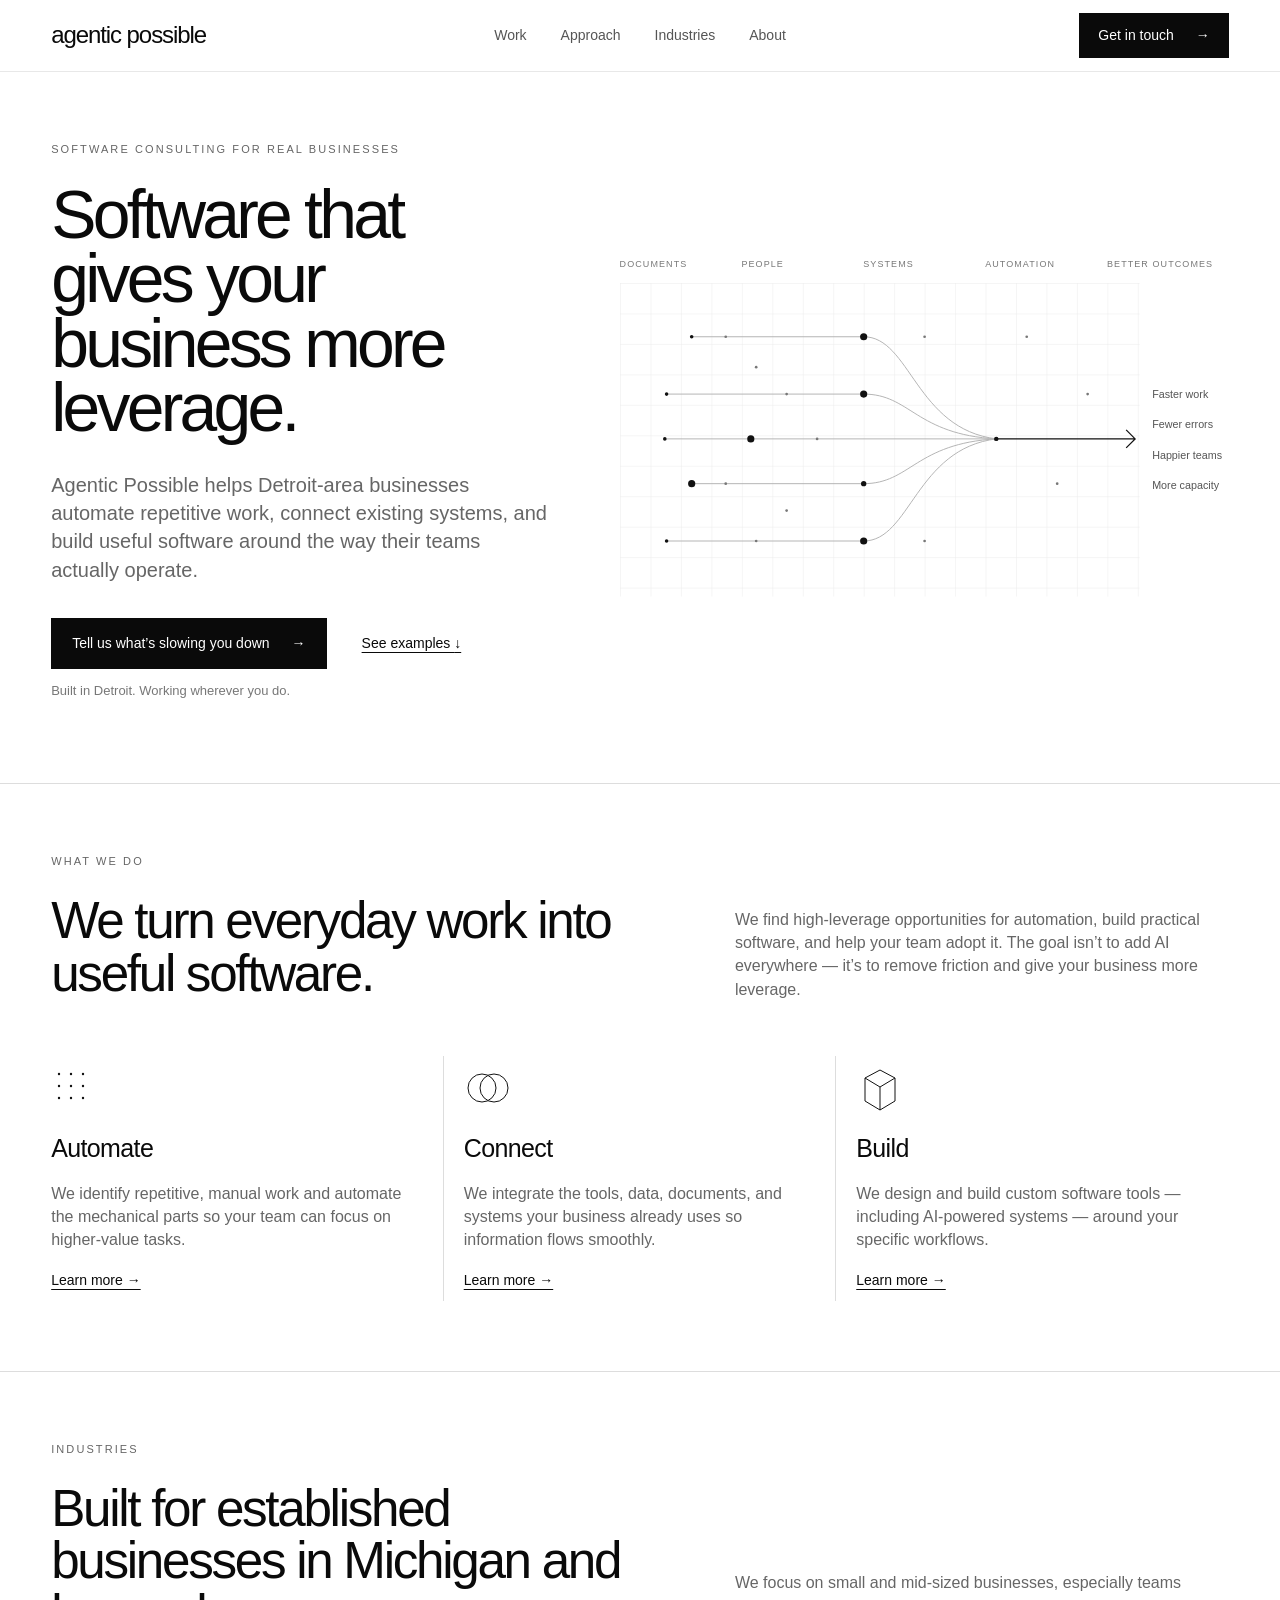
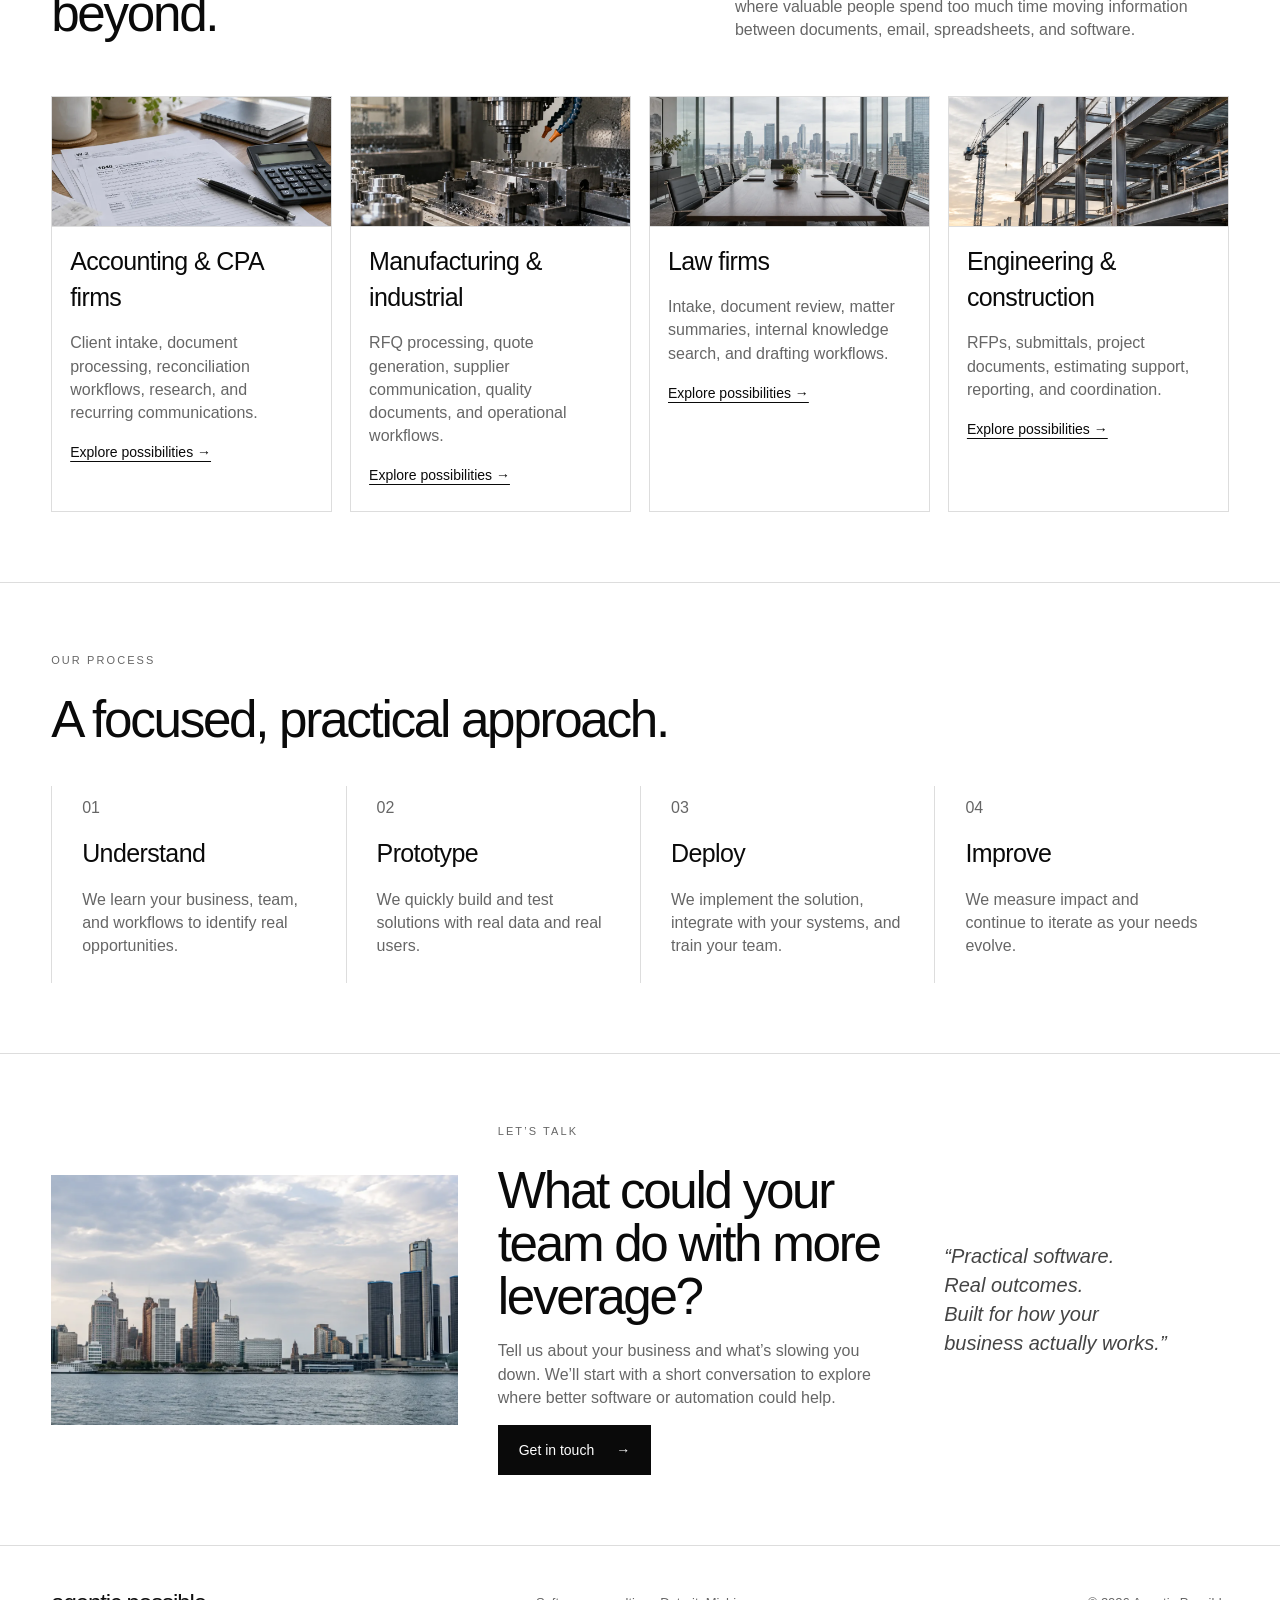
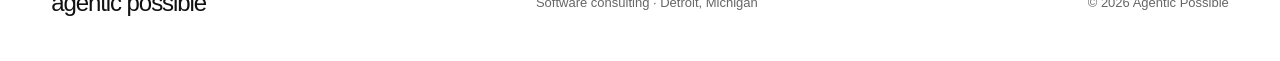
==== commit 6e7be6dc: "Refine hero grid paths" ====
--- a/public/index.html
+++ b/public/index.html
@@ -33,15 +33,15 @@
     <svg viewBox="0 0 680 350" role="img" aria-label="Work converging into better outcomes">
       <defs><pattern id="grid" width="34" height="34" patternUnits="userSpaceOnUse"><path d="M34 0H0V34" fill="none" stroke="#e9e9e9" stroke-width="1"/></pattern></defs>
       <rect x="0" y="0" width="580" height="350" fill="url(#grid)"/>
-      <g fill="none" stroke="#aaa" stroke-width="1">
-        <path d="M52 80H210C263 80 267 174 420 174"/>
-        <path d="M82 114H238C282 114 307 174 420 174"/>
-        <path d="M50 182H228C281 182 318 174 420 174"/>
-        <path d="M80 216H210C263 216 303 174 420 174"/>
-        <path d="M52 284H176C236 284 280 174 420 174"/>
+      <g fill="none" stroke="#b4b4b4" stroke-width="1.1" stroke-linecap="round">
+        <path d="M80 60H272C324 60 330 163 420 174"/>
+        <path d="M52 124H272C324 124 330 169 420 174"/>
+        <path d="M50 174H420"/>
+        <path d="M80 224H272C324 224 330 179 420 174"/>
+        <path d="M52 288H272C324 288 330 185 420 174"/>
       </g>
-      <g fill="#111"><circle cx="52" cy="80" r="2"/><circle cx="82" cy="114" r="3"/><circle cx="50" cy="182" r="2"/><circle cx="80" cy="216" r="4"/><circle cx="52" cy="284" r="2"/><circle cx="210" cy="80" r="3"/><circle cx="238" cy="114" r="2"/><circle cx="228" cy="182" r="3"/><circle cx="210" cy="216" r="2"/><circle cx="176" cy="284" r="3"/><circle cx="420" cy="174" r="3"/></g>
-      <g fill="#777"><circle cx="118" cy="46" r="1.5"/><circle cx="152" cy="148" r="1.5"/><circle cx="186" cy="250" r="1.5"/><circle cx="271" cy="46" r="1.5"/><circle cx="304" cy="250" r="1.5"/><circle cx="339" cy="114" r="1.5"/><circle cx="373" cy="284" r="1.5"/><circle cx="454" cy="80" r="1.5"/><circle cx="488" cy="216" r="1.5"/><circle cx="522" cy="114" r="1.5"/></g>
+      <g fill="#111"><circle cx="80" cy="60" r="2"/><circle cx="52" cy="124" r="2"/><circle cx="50" cy="174" r="2"/><circle cx="80" cy="224" r="4"/><circle cx="52" cy="288" r="2"/><circle cx="272" cy="60" r="4"/><circle cx="272" cy="124" r="4"/><circle cx="146" cy="174" r="4"/><circle cx="272" cy="224" r="3"/><circle cx="272" cy="288" r="4"/><circle cx="420" cy="174" r="2.5"/></g>
+      <g fill="#777"><circle cx="118" cy="60" r="1.5"/><circle cx="152" cy="94" r="1.5"/><circle cx="186" cy="124" r="1.5"/><circle cx="220" cy="174" r="1.5"/><circle cx="118" cy="224" r="1.5"/><circle cx="186" cy="254" r="1.5"/><circle cx="152" cy="288" r="1.5"/><circle cx="340" cy="60" r="1.5"/><circle cx="340" cy="288" r="1.5"/><circle cx="454" cy="60" r="1.5"/><circle cx="488" cy="224" r="1.5"/><circle cx="522" cy="124" r="1.5"/></g>
       <path d="M420 174H575M565 164l10 10-10 10" fill="none" stroke="#111" stroke-width="1.4"/>
       <g fill="#555" font-family="Arial, sans-serif" font-size="12"><text x="594" y="128">Faster work</text><text x="594" y="162">Fewer errors</text><text x="594" y="196">Happier teams</text><text x="594" y="230">More capacity</text></g>
     </svg>
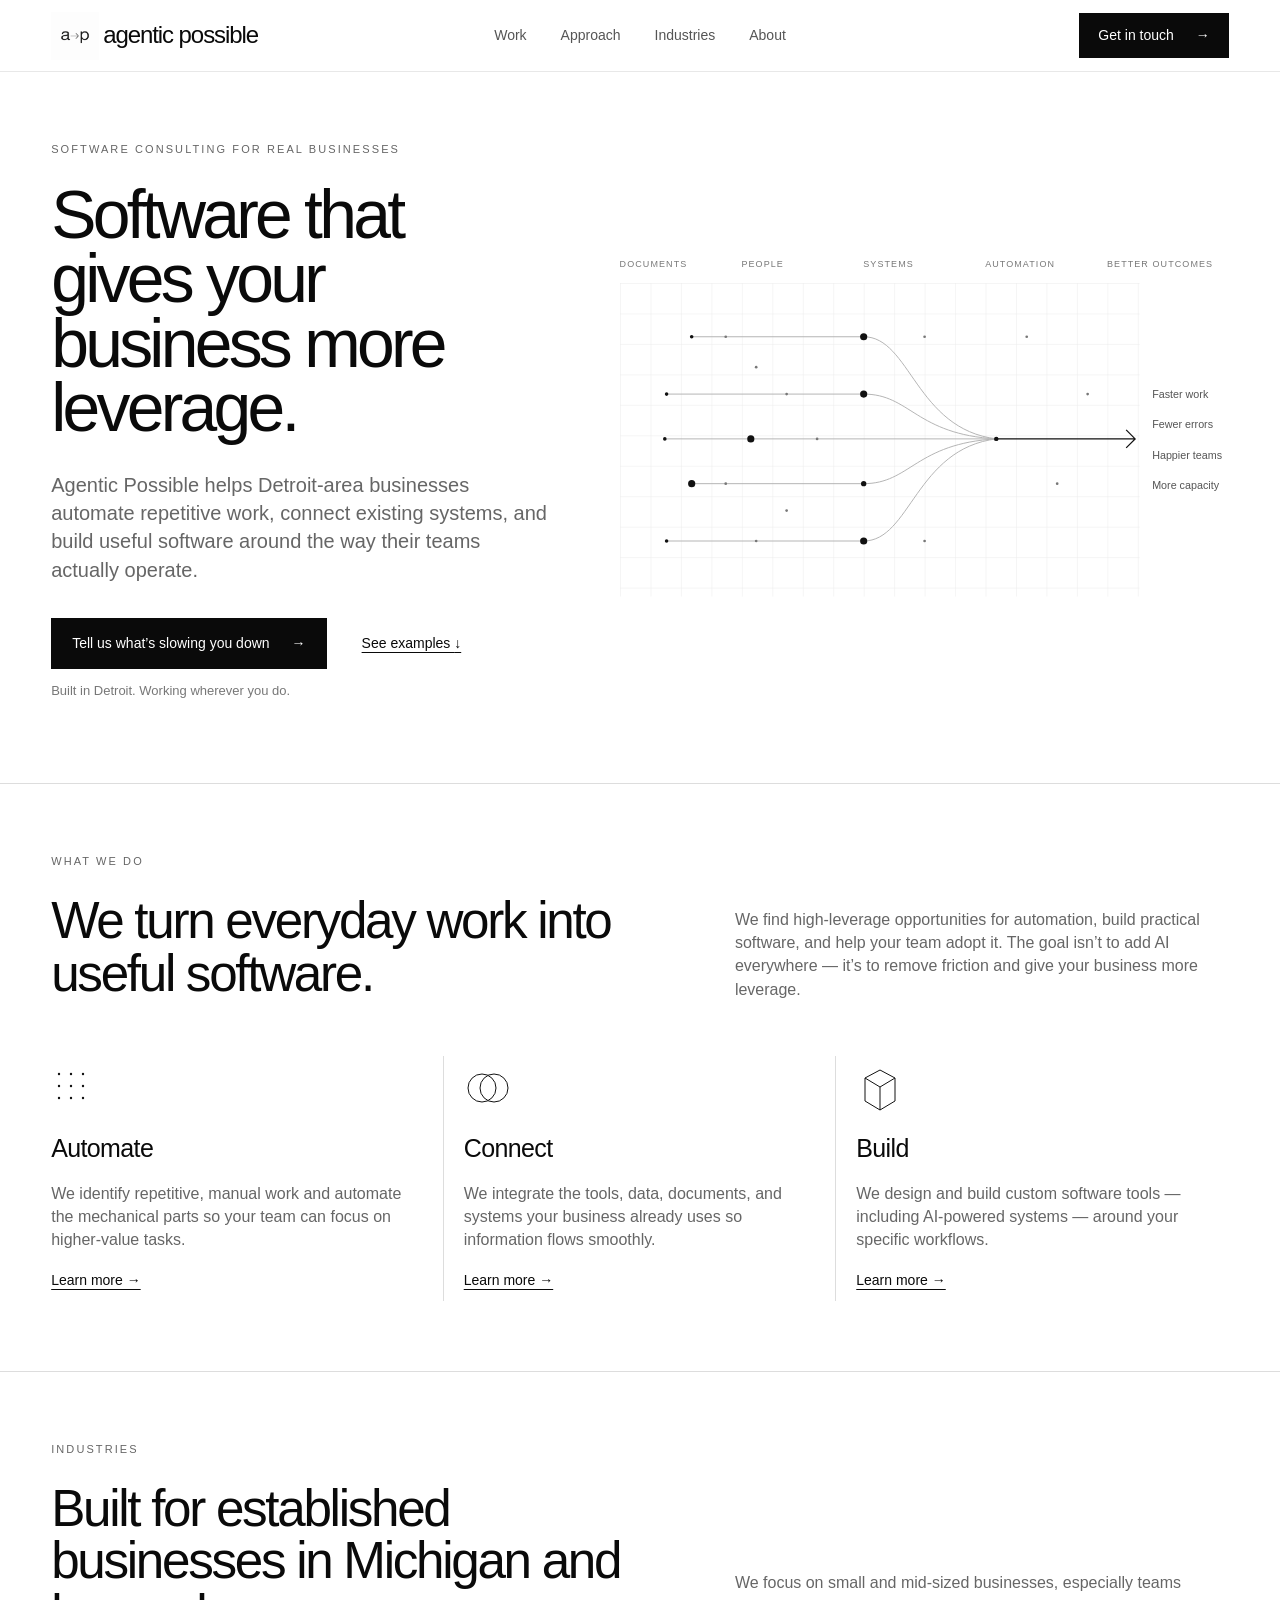
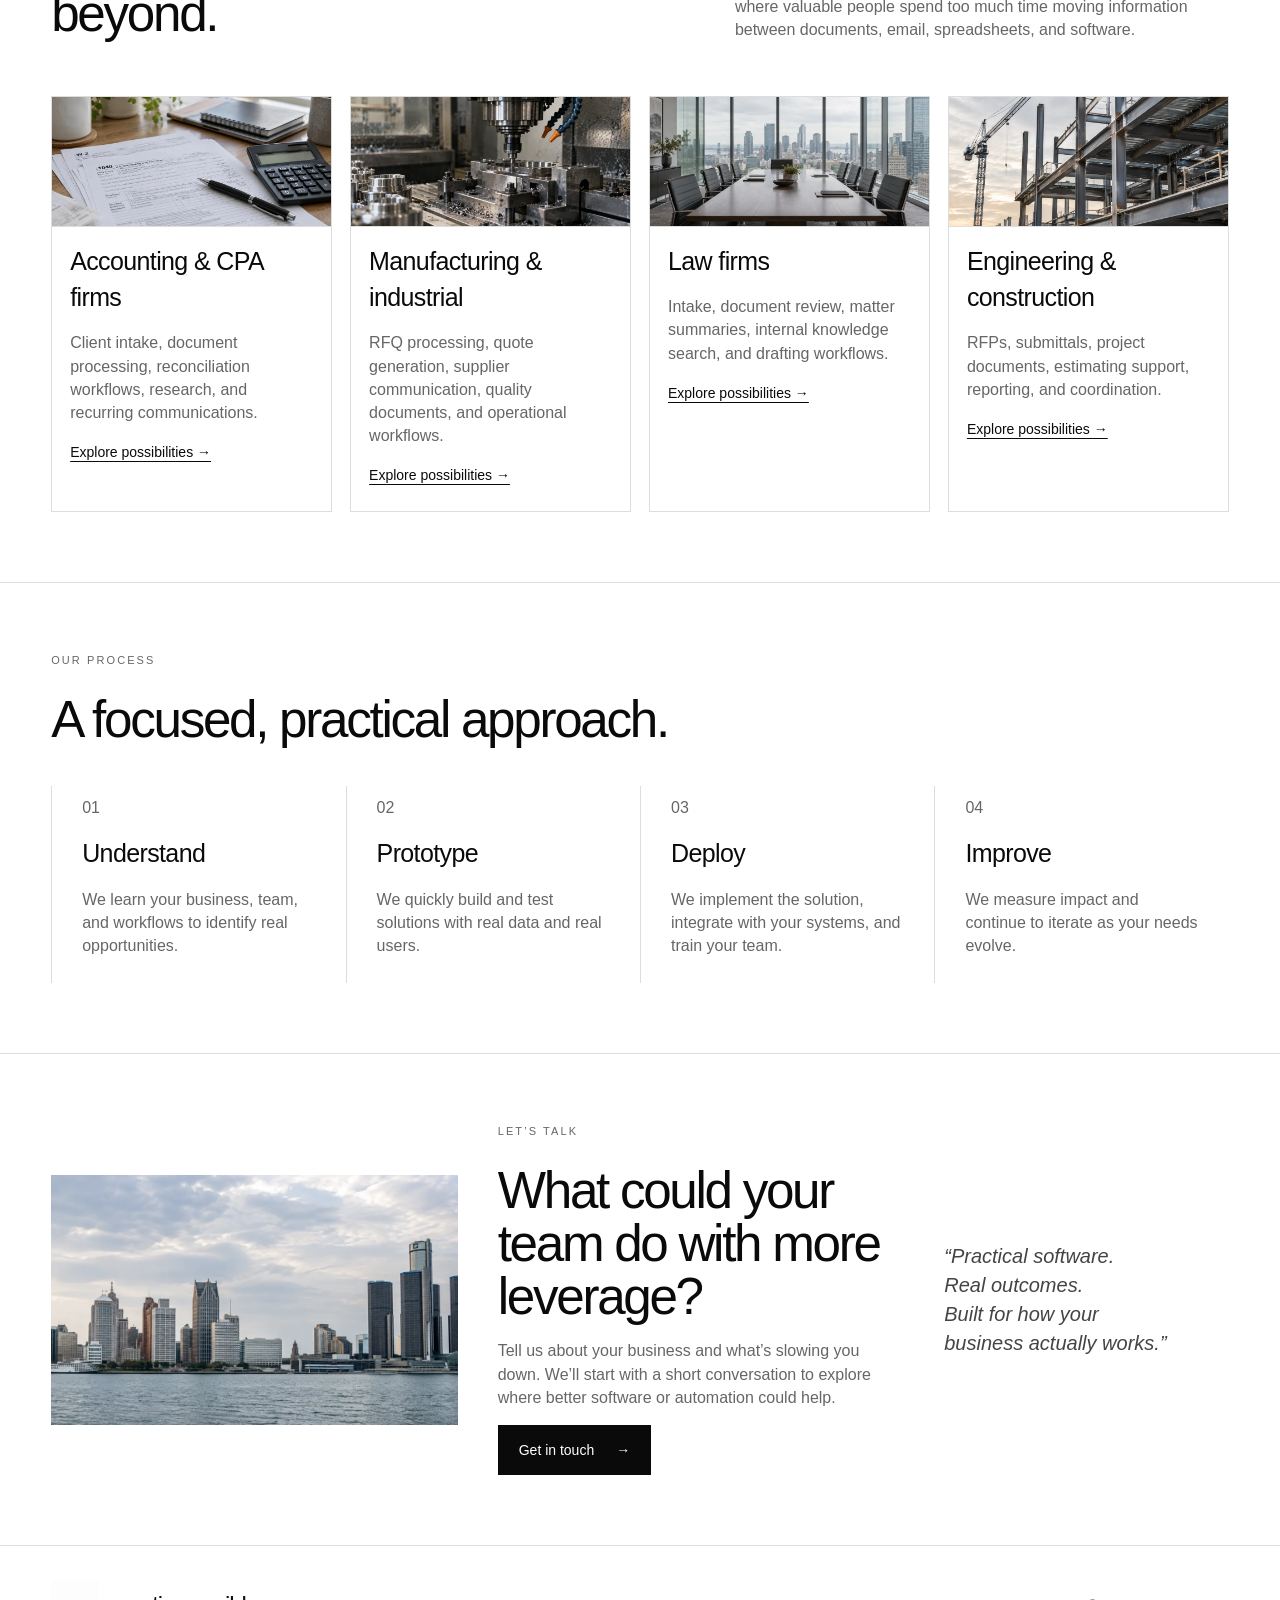
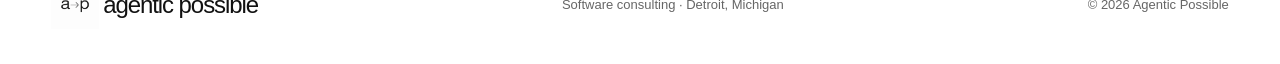
==== commit cac8f3c0: "Add Agentic Possible identicon" ====
--- a/public/index.html
+++ b/public/index.html
@@ -5,11 +5,12 @@
   <meta name="viewport" content="width=device-width,initial-scale=1">
   <meta name="description" content="Agentic Possible helps Detroit-area businesses automate repetitive work, connect existing systems, and build useful software.">
   <title>Agentic Possible — Software consulting for real businesses</title>
+  <link rel="icon" type="image/png" href="identicon.png">
   <link rel="stylesheet" href="styles.css">
 </head>
 <body>
 <header class="site-header">
-  <a class="brand" href="#">agentic possible</a>
+  <a class="brand" href="#"><img class="brand-icon" src="identicon.png" alt="" width="48" height="48">agentic possible</a>
   <nav aria-label="Main navigation">
     <a href="#work">Work</a><a href="#approach">Approach</a><a href="#industries">Industries</a><a href="#about">About</a>
   </nav>
@@ -86,7 +87,7 @@
 </section>
 </main>
 
-<footer><a class="brand" href="#">agentic possible</a><p>Software consulting · Detroit, Michigan</p><p>© <span id="year"></span> Agentic Possible</p></footer>
+<footer><a class="brand" href="#"><img class="brand-icon" src="identicon.png" alt="" width="48" height="48">agentic possible</a><p>Software consulting · Detroit, Michigan</p><p>© <span id="year"></span> Agentic Possible</p></footer>
 <script>document.getElementById('year').textContent=new Date().getFullYear()</script>
 </body>
 </html>
--- a/public/styles.css
+++ b/public/styles.css
@@ -6,3 +6,6 @@
 .industry-art{display:block;width:100%;height:130px;object-fit:cover;object-position:center;border-bottom:1px solid #ddd;background:none}
 .detroit-card>img{display:block;width:100%;height:250px;object-fit:cover;object-position:center 60%}
 @media(max-width:560px){.industry-art{height:170px}.detroit-card,.detroit-card>img{height:260px}}
+.brand{display:inline-flex;align-items:center;gap:4px;white-space:nowrap}
+.brand-icon{display:block;width:48px;height:48px;flex:none}
+@media(max-width:560px){.brand-icon{width:40px;height:40px}}
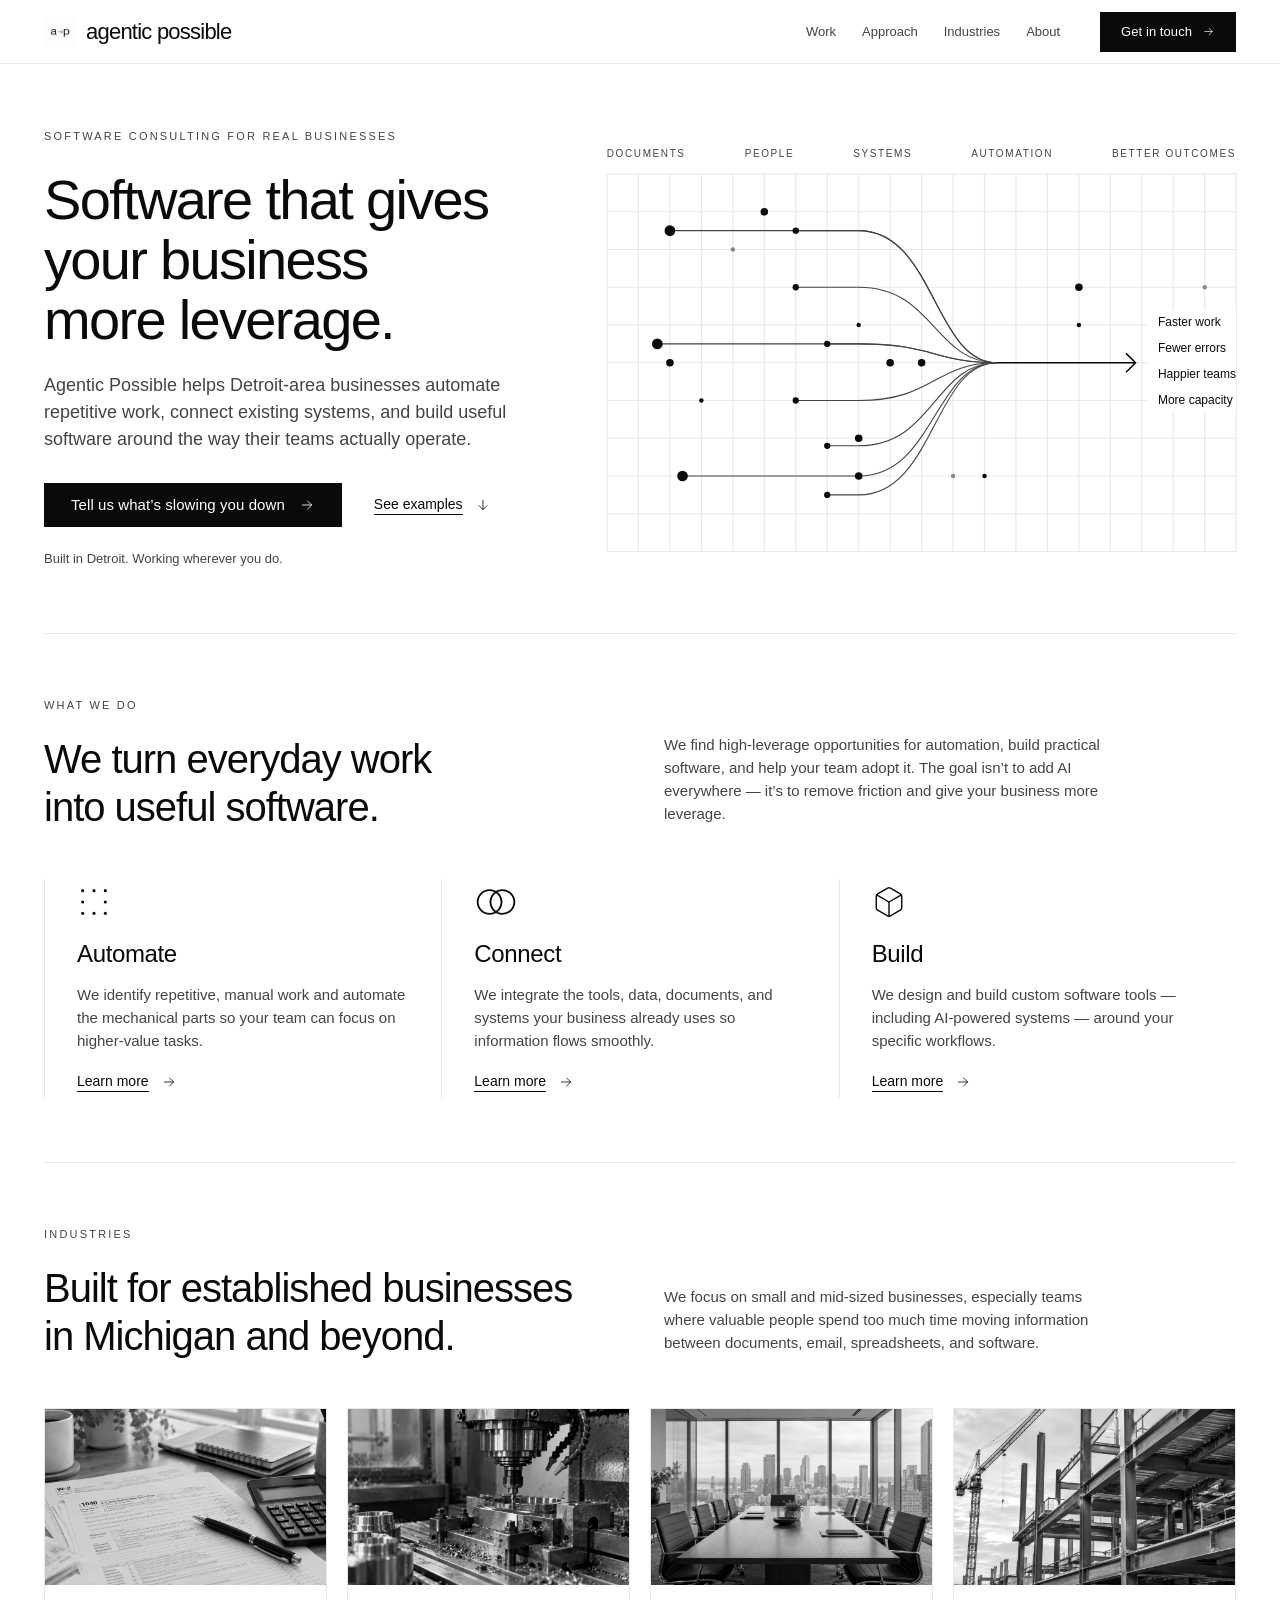
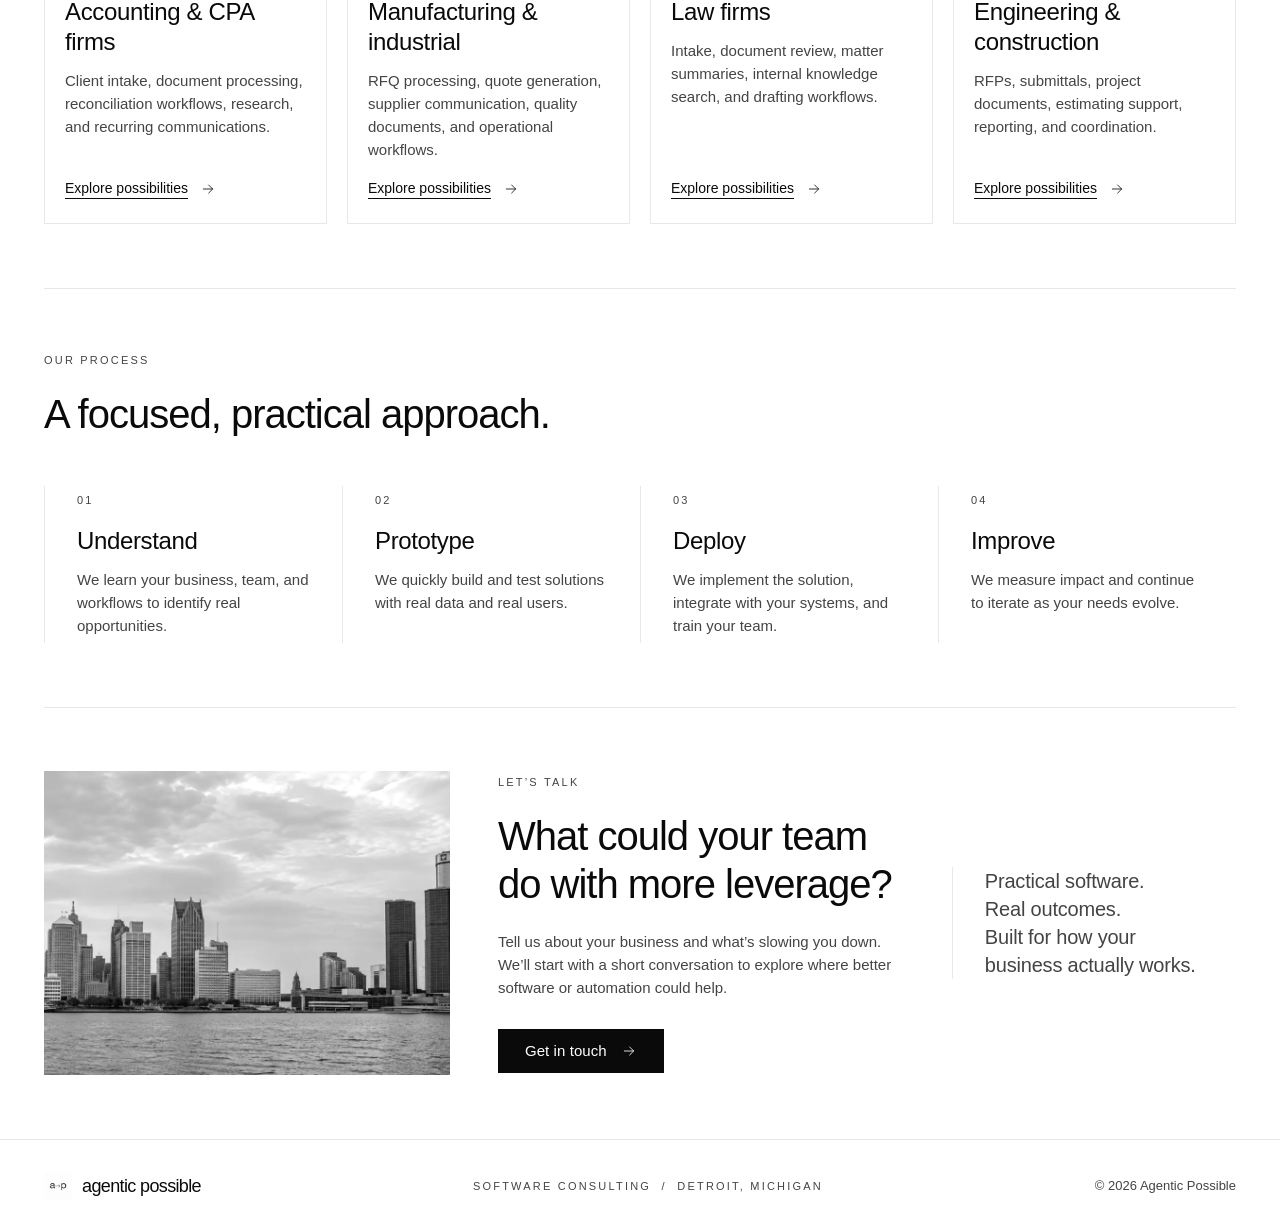
==== commit a67b4efa: "Restyle site to match the Agentic Possible design system - Move styles onto the design system tokens" ====
--- a/public/index.html
+++ b/public/index.html
@@ -6,88 +6,95 @@
   <meta name="description" content="Agentic Possible helps Detroit-area businesses automate repetitive work, connect existing systems, and build useful software.">
   <title>Agentic Possible — Software consulting for real businesses</title>
   <link rel="icon" type="image/png" href="identicon.png">
+  <link rel="preconnect" href="https://fonts.googleapis.com">
+  <link rel="preconnect" href="https://fonts.gstatic.com" crossorigin>
+  <link rel="stylesheet" href="https://fonts.googleapis.com/css2?family=Inter:wght@300;400;500&display=swap">
   <link rel="stylesheet" href="styles.css">
 </head>
 <body>
 <header class="site-header">
-  <a class="brand" href="#"><img class="brand-icon" src="identicon.png" alt="" width="48" height="48">agentic possible</a>
-  <nav aria-label="Main navigation">
-    <a href="#work">Work</a><a href="#approach">Approach</a><a href="#industries">Industries</a><a href="#about">About</a>
-  </nav>
-  <a class="button small" href="mailto:hello@agenticpossible.com">Get in touch <span>→</span></a>
+  <a class="brand" href="#top"><img class="brand-icon" src="identicon.png" alt="" width="32" height="32"><span class="wordmark">agentic possible</span></a>
+  <div class="header-right">
+    <nav aria-label="Main navigation">
+      <a href="#work">Work</a><a href="#approach">Approach</a><a href="#industries">Industries</a><a href="#about">About</a>
+    </nav>
+    <a class="button small" href="mailto:hello@agenticpossible.com" aria-label="Get in touch"><span>Get in touch</span><svg class="icon" viewBox="0 0 24 24" aria-hidden="true" focusable="false"><path d="M5 12h14"/><path d="m13 6 6 6-6 6"/></svg></a>
+  </div>
 </header>
 
-<main>
+<main id="top">
 <section class="hero section">
   <div class="hero-copy">
     <p class="eyebrow">Software consulting for real businesses</p>
     <h1>Software that gives your business more leverage.</h1>
     <p class="lede">Agentic Possible helps Detroit-area businesses automate repetitive work, connect existing systems, and build useful software around the way their teams actually operate.</p>
     <div class="actions">
-      <a class="button" href="mailto:hello@agenticpossible.com?subject=What%27s%20slowing%20us%20down">Tell us what’s slowing you down <span>→</span></a>
-      <a class="text-link" href="#industries">See examples <span>↓</span></a>
+      <a class="button" href="mailto:hello@agenticpossible.com?subject=What%27s%20slowing%20us%20down"><span>Tell us what’s slowing you down</span><svg class="icon" viewBox="0 0 24 24" aria-hidden="true" focusable="false"><path d="M5 12h14"/><path d="m13 6 6 6-6 6"/></svg></a>
+      <a class="text-link down" href="#industries"><span>See examples</span><svg class="icon" viewBox="0 0 24 24" aria-hidden="true" focusable="false"><path d="M12 5v14"/><path d="m18 13-6 6-6-6"/></svg></a>
     </div>
     <p class="micro">Built in Detroit. Working wherever you do.</p>
   </div>
-  <div class="possibility" aria-label="Diagram showing documents, people, and systems converging through automation into better outcomes">
-    <div class="diagram-labels"><span>Documents</span><span>People</span><span>Systems</span><span>Automation</span><span>Better outcomes</span></div>
-    <svg viewBox="0 0 680 350" role="img" aria-label="Work converging into better outcomes">
-      <defs><pattern id="grid" width="34" height="34" patternUnits="userSpaceOnUse"><path d="M34 0H0V34" fill="none" stroke="#e9e9e9" stroke-width="1"/></pattern></defs>
-      <rect x="0" y="0" width="580" height="350" fill="url(#grid)"/>
-      <g fill="none" stroke="#b4b4b4" stroke-width="1.1" stroke-linecap="round">
-        <path d="M80 60H272C324 60 330 163 420 174"/>
-        <path d="M52 124H272C324 124 330 169 420 174"/>
-        <path d="M50 174H420"/>
-        <path d="M80 224H272C324 224 330 179 420 174"/>
-        <path d="M52 288H272C324 288 330 185 420 174"/>
-      </g>
-      <g fill="#111"><circle cx="80" cy="60" r="2"/><circle cx="52" cy="124" r="2"/><circle cx="50" cy="174" r="2"/><circle cx="80" cy="224" r="4"/><circle cx="52" cy="288" r="2"/><circle cx="272" cy="60" r="4"/><circle cx="272" cy="124" r="4"/><circle cx="146" cy="174" r="4"/><circle cx="272" cy="224" r="3"/><circle cx="272" cy="288" r="4"/><circle cx="420" cy="174" r="2.5"/></g>
-      <g fill="#777"><circle cx="118" cy="60" r="1.5"/><circle cx="152" cy="94" r="1.5"/><circle cx="186" cy="124" r="1.5"/><circle cx="220" cy="174" r="1.5"/><circle cx="118" cy="224" r="1.5"/><circle cx="186" cy="254" r="1.5"/><circle cx="152" cy="288" r="1.5"/><circle cx="340" cy="60" r="1.5"/><circle cx="340" cy="288" r="1.5"/><circle cx="454" cy="60" r="1.5"/><circle cx="488" cy="224" r="1.5"/><circle cx="522" cy="124" r="1.5"/></g>
-      <path d="M420 174H575M565 164l10 10-10 10" fill="none" stroke="#111" stroke-width="1.4"/>
-      <g fill="#555" font-family="Arial, sans-serif" font-size="12"><text x="594" y="128">Faster work</text><text x="594" y="162">Fewer errors</text><text x="594" y="196">Happier teams</text><text x="594" y="230">More capacity</text></g>
-    </svg>
+  <figure class="converge" aria-label="Diagram: documents, people and systems converge through automation into better outcomes">
+    <div class="converge-labels" aria-hidden="true"><span>Documents</span><span>People</span><span>Systems</span><span>Automation</span><span>Better outcomes</span></div>
+    <div class="converge-plot">
+      <svg class="motif" viewBox="0 0 400 240" aria-hidden="true" focusable="false"><g stroke="#E8E8E8" stroke-width="0.75"><line x1="0" y1="0" x2="0" y2="240"/><line x1="20" y1="0" x2="20" y2="240"/><line x1="40" y1="0" x2="40" y2="240"/><line x1="60" y1="0" x2="60" y2="240"/><line x1="80" y1="0" x2="80" y2="240"/><line x1="100" y1="0" x2="100" y2="240"/><line x1="120" y1="0" x2="120" y2="240"/><line x1="140" y1="0" x2="140" y2="240"/><line x1="160" y1="0" x2="160" y2="240"/><line x1="180" y1="0" x2="180" y2="240"/><line x1="200" y1="0" x2="200" y2="240"/><line x1="220" y1="0" x2="220" y2="240"/><line x1="240" y1="0" x2="240" y2="240"/><line x1="260" y1="0" x2="260" y2="240"/><line x1="280" y1="0" x2="280" y2="240"/><line x1="300" y1="0" x2="300" y2="240"/><line x1="320" y1="0" x2="320" y2="240"/><line x1="340" y1="0" x2="340" y2="240"/><line x1="360" y1="0" x2="360" y2="240"/><line x1="380" y1="0" x2="380" y2="240"/><line x1="400" y1="0" x2="400" y2="240"/><line x1="0" y1="0" x2="400" y2="0"/><line x1="0" y1="24" x2="400" y2="24"/><line x1="0" y1="48" x2="400" y2="48"/><line x1="0" y1="72" x2="400" y2="72"/><line x1="0" y1="96" x2="400" y2="96"/><line x1="0" y1="120" x2="400" y2="120"/><line x1="0" y1="144" x2="400" y2="144"/><line x1="0" y1="168" x2="400" y2="168"/><line x1="0" y1="192" x2="400" y2="192"/><line x1="0" y1="216" x2="400" y2="216"/><line x1="0" y1="240" x2="400" y2="240"/></g><g fill="none" stroke="#444444" stroke-width="0.7"><path d="M40 36L160 36C208 36 208 120 248 120"/><path d="M120 36L160 36C208 36 208 120 248 120"/><path d="M120 72L160 72C208 72 208 120 248 120"/><path d="M32 108L160 108C208 108 208 120 248 120"/><path d="M140 108L160 108C208 108 208 120 248 120"/><path d="M120 144L160 144C208 144 208 120 248 120"/><path d="M48 192L160 192C208 192 208 120 248 120"/><path d="M140 204L160 204C208 204 208 120 248 120"/><path d="M140 172.8L160 172.8C208 172.8 208 120 248 120"/></g><path d="M248 120H336M330 114L336 120L330 126" fill="none" stroke="#0A0A0A" stroke-width="1"/><circle cx="40" cy="36" r="3.4" fill="#0A0A0A"/><circle cx="120" cy="36" r="2" fill="#0A0A0A"/><circle cx="120" cy="72" r="2" fill="#0A0A0A"/><circle cx="32" cy="108" r="3.4" fill="#0A0A0A"/><circle cx="140" cy="108" r="2" fill="#0A0A0A"/><circle cx="120" cy="144" r="2" fill="#0A0A0A"/><circle cx="48" cy="192" r="3.4" fill="#0A0A0A"/><circle cx="140" cy="204" r="2" fill="#0A0A0A"/><circle cx="140" cy="172.8" r="2" fill="#0A0A0A"/><circle cx="200" cy="120" r="2.4" fill="#0A0A0A"/><circle cx="240" cy="192" r="1.4" fill="#0A0A0A"/><circle cx="40" cy="120" r="2.4" fill="#0A0A0A"/><circle cx="180" cy="120" r="2.4" fill="#0A0A0A"/><circle cx="160" cy="168" r="2.4" fill="#0A0A0A"/><circle cx="80" cy="48" r="1.4" fill="#888888"/><circle cx="160" cy="96" r="1.4" fill="#0A0A0A"/><circle cx="60" cy="144" r="1.4" fill="#0A0A0A"/><circle cx="160" cy="192" r="2.4" fill="#0A0A0A"/><circle cx="300" cy="72" r="2.4" fill="#0A0A0A"/><circle cx="100" cy="24" r="2.4" fill="#0A0A0A"/><circle cx="380" cy="72" r="1.4" fill="#888888"/><circle cx="300" cy="96" r="1.4" fill="#0A0A0A"/><circle cx="220" cy="192" r="1.4" fill="#888888"/></svg>
+      <ul class="outcomes"><li>Faster work</li><li>Fewer errors</li><li>Happier teams</li><li>More capacity</li></ul>
+    </div>
+  </figure>
+</section>
+
+<section class="section" id="work">
+  <div class="section-intro">
+    <div><p class="eyebrow">What we do</p><h2>We turn everyday work into useful software.</h2></div>
+    <p>We find high-leverage opportunities for automation, build practical software, and help your team adopt it. The goal isn’t to add AI everywhere — it’s to remove friction and give your business more leverage.</p>
+  </div>
+  <div class="services">
+    <article><svg class="service-icon" viewBox="0 0 24 24" aria-hidden="true" focusable="false"><g fill="currentColor" stroke="none"><circle cx="4" cy="4" r="1.1"/><circle cx="12" cy="4" r="1.1"/><circle cx="20" cy="4" r="1.1"/><circle cx="4" cy="12" r="1.1"/><circle cx="20" cy="12" r="1.1"/><circle cx="4" cy="20" r="1.1"/><circle cx="12" cy="20" r="1.1"/><circle cx="20" cy="20" r="1.1"/></g></svg><h3>Automate</h3><p>We identify repetitive, manual work and automate the mechanical parts so your team can focus on higher-value tasks.</p><a class="text-link" href="#contact"><span>Learn more</span><svg class="icon" viewBox="0 0 24 24" aria-hidden="true" focusable="false"><path d="M5 12h14"/><path d="m13 6 6 6-6 6"/></svg></a></article>
+    <article><svg class="service-icon wide" viewBox="0 0 24 24" aria-hidden="true" focusable="false"><circle cx="8.5" cy="12" r="6.5"/><circle cx="15.5" cy="12" r="6.5"/></svg><h3>Connect</h3><p>We integrate the tools, data, documents, and systems your business already uses so information flows smoothly.</p><a class="text-link" href="#contact"><span>Learn more</span><svg class="icon" viewBox="0 0 24 24" aria-hidden="true" focusable="false"><path d="M5 12h14"/><path d="m13 6 6 6-6 6"/></svg></a></article>
+    <article><svg class="service-icon" viewBox="0 0 24 24" aria-hidden="true" focusable="false"><path d="M21 8a2 2 0 0 0-1-1.73l-7-4a2 2 0 0 0-2 0l-7 4A2 2 0 0 0 3 8v8a2 2 0 0 0 1 1.73l7 4a2 2 0 0 0 2 0l7-4A2 2 0 0 0 21 16Z"/><path d="m3.3 7 8.7 5 8.7-5"/><path d="M12 22V12"/></svg><h3>Build</h3><p>We design and build custom software tools — including AI-powered systems — around your specific workflows.</p><a class="text-link" href="#contact"><span>Learn more</span><svg class="icon" viewBox="0 0 24 24" aria-hidden="true" focusable="false"><path d="M5 12h14"/><path d="m13 6 6 6-6 6"/></svg></a></article>
   </div>
 </section>
 
-<section class="section bordered" id="work">
-  <div class="section-intro"><div><p class="eyebrow">What we do</p><h2>We turn everyday work into useful software.</h2></div>
-  <p>We find high-leverage opportunities for automation, build practical software, and help your team adopt it. The goal isn’t to add AI everywhere — it’s to remove friction and give your business more leverage.</p></div>
-  <div class="three-col">
-    <article><svg class="service-icon" viewBox="0 0 48 48" aria-hidden="true"><g fill="#111"><circle cx="8" cy="8" r="1.2"/><circle cx="20" cy="8" r="1.2"/><circle cx="32" cy="8" r="1.2"/><circle cx="8" cy="20" r="1.2"/><circle cx="20" cy="20" r="1.2"/><circle cx="32" cy="20" r="1.2"/><circle cx="8" cy="32" r="1.2"/><circle cx="20" cy="32" r="1.2"/><circle cx="32" cy="32" r="1.2"/></g></svg><h3>Automate</h3><p>We identify repetitive, manual work and automate the mechanical parts so your team can focus on higher-value tasks.</p><a href="#contact">Learn more →</a></article>
-    <article><svg class="service-icon" viewBox="0 0 48 48" aria-hidden="true"><circle cx="18" cy="22" r="14" fill="none" stroke="currentColor" stroke-width="1"/><circle cx="30" cy="22" r="14" fill="none" stroke="currentColor" stroke-width="1"/></svg><h3>Connect</h3><p>We integrate the tools, data, documents, and systems your business already uses so information flows smoothly.</p><a href="#contact">Learn more →</a></article>
-    <article><svg class="service-icon" viewBox="0 0 48 48" aria-hidden="true"><path d="M24 4 39 12v23L24 44 9 35V12L24 4Zm0 17 15-9M24 21 9 12m15 9v23" fill="none" stroke="currentColor" stroke-width="1" stroke-linejoin="round"/></svg><h3>Build</h3><p>We design and build custom software tools — including AI-powered systems — around your specific workflows.</p><a href="#contact">Learn more →</a></article>
+<section class="section" id="industries">
+  <div class="section-intro">
+    <div><p class="eyebrow">Industries</p><h2>Built for established businesses in Michigan and beyond.</h2></div>
+    <p>We focus on small and mid-sized businesses, especially teams where valuable people spend too much time moving information between documents, email, spreadsheets, and software.</p>
+  </div>
+  <div class="industry-grid">
+    <article><div class="image-frame"><img src="images/accounting.webp" alt="Accounting paperwork and calculator" loading="lazy" decoding="async"></div><h3>Accounting & CPA firms</h3><p>Client intake, document processing, reconciliation workflows, research, and recurring communications.</p><a class="text-link" href="#contact"><span>Explore possibilities</span><svg class="icon" viewBox="0 0 24 24" aria-hidden="true" focusable="false"><path d="M5 12h14"/><path d="m13 6 6 6-6 6"/></svg></a></article>
+    <article><div class="image-frame"><img src="images/manufacturing.webp" alt="Machining equipment in a factory" loading="lazy" decoding="async"></div><h3>Manufacturing & industrial</h3><p>RFQ processing, quote generation, supplier communication, quality documents, and operational workflows.</p><a class="text-link" href="#contact"><span>Explore possibilities</span><svg class="icon" viewBox="0 0 24 24" aria-hidden="true" focusable="false"><path d="M5 12h14"/><path d="m13 6 6 6-6 6"/></svg></a></article>
+    <article><div class="image-frame"><img src="images/legal.webp" alt="Conference room overlooking a city" loading="lazy" decoding="async"></div><h3>Law firms</h3><p>Intake, document review, matter summaries, internal knowledge search, and drafting workflows.</p><a class="text-link" href="#contact"><span>Explore possibilities</span><svg class="icon" viewBox="0 0 24 24" aria-hidden="true" focusable="false"><path d="M5 12h14"/><path d="m13 6 6 6-6 6"/></svg></a></article>
+    <article><div class="image-frame"><img src="images/construction.webp" alt="Steel frame of a building under construction" loading="lazy" decoding="async"></div><h3>Engineering & construction</h3><p>RFPs, submittals, project documents, estimating support, reporting, and coordination.</p><a class="text-link" href="#contact"><span>Explore possibilities</span><svg class="icon" viewBox="0 0 24 24" aria-hidden="true" focusable="false"><path d="M5 12h14"/><path d="m13 6 6 6-6 6"/></svg></a></article>
   </div>
 </section>
 
-<section class="section bordered" id="industries">
-  <div class="section-intro"><div><p class="eyebrow">Industries</p><h2>Built for established businesses in Michigan and beyond.</h2></div>
-  <p>We focus on small and mid-sized businesses, especially teams where valuable people spend too much time moving information between documents, email, spreadsheets, and software.</p></div>
-  <div class="industry-grid">
-    <article><img class="industry-art" src="images/accounting.webp" alt="Accounting paperwork and calculator" loading="lazy" decoding="async"><h3>Accounting & CPA firms</h3><p>Client intake, document processing, reconciliation workflows, research, and recurring communications.</p><a href="#contact">Explore possibilities →</a></article>
-    <article><img class="industry-art" src="images/manufacturing.webp" alt="Machining equipment in a factory" loading="lazy" decoding="async"><h3>Manufacturing & industrial</h3><p>RFQ processing, quote generation, supplier communication, quality documents, and operational workflows.</p><a href="#contact">Explore possibilities →</a></article>
-    <article><img class="industry-art" src="images/legal.webp" alt="Conference room overlooking a city" loading="lazy" decoding="async"><h3>Law firms</h3><p>Intake, document review, matter summaries, internal knowledge search, and drafting workflows.</p><a href="#contact">Explore possibilities →</a></article>
-    <article><img class="industry-art" src="images/construction.webp" alt="Steel frame of a building under construction" loading="lazy" decoding="async"><h3>Engineering & construction</h3><p>RFPs, submittals, project documents, estimating support, reporting, and coordination.</p><a href="#contact">Explore possibilities →</a></article>
-  </div>
+<section class="section" id="approach">
+  <div class="section-intro single"><div><p class="eyebrow">Our process</p><h2>A focused, practical approach.</h2></div></div>
+  <ol class="process">
+    <li><span class="index">01</span><h3>Understand</h3><p>We learn your business, team, and workflows to identify real opportunities.</p></li>
+    <li><span class="index">02</span><h3>Prototype</h3><p>We quickly build and test solutions with real data and real users.</p></li>
+    <li><span class="index">03</span><h3>Deploy</h3><p>We implement the solution, integrate with your systems, and train your team.</p></li>
+    <li><span class="index">04</span><h3>Improve</h3><p>We measure impact and continue to iterate as your needs evolve.</p></li>
+  </ol>
 </section>
 
-<section class="section bordered" id="approach">
-  <p class="eyebrow">Our process</p><h2>A focused, practical approach.</h2>
-  <div class="process">
-    <article><span>01</span><h3>Understand</h3><p>We learn your business, team, and workflows to identify real opportunities.</p></article>
-    <article><span>02</span><h3>Prototype</h3><p>We quickly build and test solutions with real data and real users.</p></article>
-    <article><span>03</span><h3>Deploy</h3><p>We implement the solution, integrate with your systems, and train your team.</p></article>
-    <article><span>04</span><h3>Improve</h3><p>We measure impact and continue to iterate as your needs evolve.</p></article>
+<section class="section cta" id="about">
+  <div class="image-frame detroit"><img src="images/detroit.webp" alt="Detroit skyline along the riverfront" loading="lazy" decoding="async"></div>
+  <div id="contact">
+    <p class="eyebrow">Let’s talk</p>
+    <h2>What could your team do with more leverage?</h2>
+    <p>Tell us about your business and what’s slowing you down. We’ll start with a short conversation to explore where better software or automation could help.</p>
+    <a class="button" href="mailto:hello@agenticpossible.com"><span>Get in touch</span><svg class="icon" viewBox="0 0 24 24" aria-hidden="true" focusable="false"><path d="M5 12h14"/><path d="m13 6 6 6-6 6"/></svg></a>
   </div>
-</section>
-
-<section class="section cta bordered" id="about">
-  <div class="detroit-card"><img src="images/detroit.webp" alt="Detroit skyline along the riverfront" loading="lazy" decoding="async"></div>
-  <div id="contact"><p class="eyebrow">Let’s talk</p><h2>What could your team do with more leverage?</h2><p>Tell us about your business and what’s slowing you down. We’ll start with a short conversation to explore where better software or automation could help.</p><a class="button" href="mailto:hello@agenticpossible.com">Get in touch <span>→</span></a></div>
-  <blockquote>“Practical software.<br>Real outcomes.<br>Built for how your<br>business actually works.”</blockquote>
+  <blockquote>Practical software.<br>Real outcomes.<br>Built for how your<br>business actually works.</blockquote>
 </section>
 </main>
 
-<footer><a class="brand" href="#"><img class="brand-icon" src="identicon.png" alt="" width="48" height="48">agentic possible</a><p>Software consulting · Detroit, Michigan</p><p>© <span id="year"></span> Agentic Possible</p></footer>
+<footer class="site-footer">
+  <a class="brand" href="#top"><img class="brand-icon" src="identicon.png" alt="" width="32" height="32"><span class="wordmark">agentic possible</span></a>
+  <p class="eyebrow">Software consulting&nbsp;&nbsp;/&nbsp;&nbsp;Detroit, Michigan</p>
+  <p>© <span id="year"></span> Agentic Possible</p>
+</footer>
 <script>document.getElementById('year').textContent=new Date().getFullYear()</script>
 </body>
 </html>
--- a/public/styles.css
+++ b/public/styles.css
@@ -1,11 +1,276 @@
-*{box-sizing:border-box}html{scroll-behavior:smooth}body{margin:0;color:#0a0a0a;background:#fff;font-family:"Helvetica Neue",Helvetica,Arial,sans-serif;font-size:16px;line-height:1.45}a{color:inherit}.site-header{height:72px;padding:0 max(4vw,28px);display:grid;grid-template-columns:1fr auto 1fr;align-items:center;border-bottom:1px solid #e8e8e8;position:sticky;top:0;background:rgba(255,255,255,.94);backdrop-filter:blur(12px);z-index:10}.brand{text-decoration:none;font-size:24px;letter-spacing:-.045em}.site-header nav{display:flex;gap:34px}.site-header nav a{text-decoration:none;color:#555;font-size:14px}.site-header>.button{justify-self:end}.button{display:inline-flex;align-items:center;gap:22px;background:#0a0a0a;color:#fff;text-decoration:none;padding:14px 20px;font-size:14px;border:1px solid #0a0a0a}.button:hover{background:#333}.button.small{padding:11px 18px}.section{max-width:1440px;margin:auto;padding:70px max(4vw,28px)}.bordered{border-top:1px solid #ddd}.hero{display:grid;grid-template-columns:.9fr 1.1fr;gap:70px;min-height:620px;align-items:center}.eyebrow{text-transform:uppercase;letter-spacing:.19em;font-size:11px;color:#666;margin:0 0 25px}.hero h1{font-size:clamp(52px,5.3vw,84px);line-height:.95;letter-spacing:-.055em;font-weight:400;margin:0 0 30px;max-width:720px}.lede{font-size:20px;line-height:1.42;color:#666;max-width:650px}.actions{display:flex;align-items:center;gap:35px;margin-top:34px}.text-link{font-size:14px;text-underline-offset:4px}.micro{font-size:13px;color:#777}.possibility svg{width:100%;display:block}.diagram-labels{display:grid;grid-template-columns:repeat(5,1fr);text-transform:uppercase;letter-spacing:.12em;font-size:9px;color:#777;margin-bottom:12px}.section-intro{display:grid;grid-template-columns:1.1fr .9fr;gap:80px;align-items:end;margin-bottom:55px}.section h2{font-size:clamp(36px,4vw,58px);line-height:1.03;letter-spacing:-.045em;font-weight:400;margin:0;max-width:700px}.section-intro>p{color:#666;max-width:580px;margin:0}.three-col{display:grid;grid-template-columns:repeat(3,1fr)}.three-col article{padding:10px 40px 10px 20px;border-right:1px solid #ddd}.three-col article:first-child{padding-left:0}.three-col article:last-child{border:0}.three-col h3,.industry-grid h3,.process h3{font-size:25px;font-weight:400;letter-spacing:-.025em;margin:16px 0 8px}.three-col p,.industry-grid p,.process p{color:#666}.three-col a,.industry-grid a{font-size:14px;text-underline-offset:4px}.industry-grid{display:grid;grid-template-columns:repeat(4,1fr);gap:18px}.industry-grid article{border:1px solid #ddd;padding-bottom:24px}.industry-grid article>*:not(.industry-art){margin-left:18px;margin-right:18px}.industry-art{height:130px;border-bottom:1px solid #ddd;background-color:#eee;background-size:20px 20px}.process{display:grid;grid-template-columns:repeat(4,1fr);margin-top:40px}.process article{border-left:1px solid #ddd;padding:10px 30px}.process span{color:#666}.process p{max-width:260px}.cta{display:grid;grid-template-columns:1fr 1fr .7fr;gap:40px;align-items:center}.detroit-card{min-height:250px;overflow:hidden;background:#dbe0e3}.cta #contact p:not(.eyebrow){color:#666;max-width:550px}.cta blockquote{font-size:20px;font-style:italic;color:#444;margin:0}footer{border-top:1px solid #ddd;padding:35px max(4vw,28px);display:flex;justify-content:space-between;align-items:center;color:#666;font-size:13px}footer .brand{color:#111}
-@media(max-width:900px){.site-header{grid-template-columns:1fr auto}.site-header nav{display:none}.hero,.section-intro,.cta{grid-template-columns:1fr}.hero{gap:35px}.possibility{order:2}.three-col{grid-template-columns:1fr}.three-col article{border-right:0;border-bottom:1px solid #ddd;padding:28px 0}.industry-grid{grid-template-columns:1fr 1fr}.process{grid-template-columns:1fr 1fr}.cta blockquote{display:none}}
-@media(max-width:560px){.section{padding:52px 22px}.site-header{padding:0 20px}.brand{font-size:21px}.site-header>.button{font-size:0;gap:0;padding:10px 13px}.site-header>.button span{font-size:16px}.hero h1{font-size:48px}.lede{font-size:18px}.actions{align-items:flex-start;flex-direction:column;gap:18px}.industry-grid,.process{grid-template-columns:1fr}.process article{padding:20px 0;border-left:0;border-top:1px solid #ddd}footer{align-items:flex-start;gap:20px;flex-direction:column}}
-/* Photographic cards and fine-line icons */
-.service-icon{display:block;width:48px;height:48px;color:#111}
-.industry-art{display:block;width:100%;height:130px;object-fit:cover;object-position:center;border-bottom:1px solid #ddd;background:none}
-.detroit-card>img{display:block;width:100%;height:250px;object-fit:cover;object-position:center 60%}
-@media(max-width:560px){.industry-art{height:170px}.detroit-card,.detroit-card>img{height:260px}}
-.brand{display:inline-flex;align-items:center;gap:4px;white-space:nowrap}
-.brand-icon{display:block;width:48px;height:48px;flex:none}
-@media(max-width:560px){.brand-icon{width:40px;height:40px}}
+/* Agentic Possible — styles built on the Agentic Possible design system tokens.
+   Monochrome palette, Helvetica Neue (Inter fallback), hairline rules, square corners, no shadows. */
+
+:root {
+  /* Color — the entire palette is monochrome */
+  --ap-black: #0A0A0A;
+  --ap-gray-700: #444444;
+  --ap-gray-500: #888888;
+  --ap-gray-200: #E8E8E8;
+  --ap-gray-100: #F5F5F5;
+  --ap-white: #FFFFFF;
+
+  --text-primary: var(--ap-black);
+  --text-secondary: var(--ap-gray-700);
+  --text-muted: var(--ap-gray-500);
+  --text-inverse: var(--ap-white);
+  --bg-page: var(--ap-white);
+  --surface-subtle: var(--ap-gray-100);
+  --border-default: var(--ap-gray-200);
+  --border-strong: var(--ap-gray-500);
+  --action-primary-bg: var(--ap-black);
+  --action-primary-bg-hover: var(--ap-gray-700);
+  --action-secondary-bg-hover: var(--ap-gray-100);
+  --focus-ring: var(--ap-black);
+
+  /* Type */
+  --font-sans: "Helvetica Neue", Helvetica, "Inter", Arial, sans-serif;
+  --weight-light: 300;
+  --weight-regular: 400;
+  --type-h1-size: 56px;   --type-h1-lh: 60px;
+  --type-h2-size: 40px;   --type-h2-lh: 48px;
+  --type-h3-size: 24px;   --type-h3-lh: 30px;
+  --type-body-size: 18px; --type-body-lh: 28px;
+  --type-small-size: 15px; --type-small-lh: 23px;
+  --type-label-size: 11px; --type-label-lh: 16px;
+  --tracking-display: -0.025em;
+  --tracking-wordmark: -0.035em;
+  --tracking-label: 0.2em;
+
+  /* Space & layout */
+  --space-2: 8px; --space-3: 12px; --space-4: 16px; --space-5: 24px;
+  --space-6: 32px; --space-7: 48px; --space-8: 64px; --space-9: 96px;
+  --container-max: 1200px;
+  --gutter: 44px;
+  --control-height: 44px;
+  --control-height-sm: 40px;
+
+  /* Motion */
+  --ease-standard: cubic-bezier(0.2, 0, 0, 1);
+  --duration-fast: 150ms;
+}
+
+/* ---------- Base ---------- */
+*, *::before, *::after { box-sizing: border-box; }
+html { scroll-behavior: smooth; scroll-padding-top: 80px; }
+body {
+  margin: 0;
+  background: var(--bg-page);
+  color: var(--text-primary);
+  font-family: var(--font-sans);
+  font-size: var(--type-body-size);
+  line-height: var(--type-body-lh);
+  -webkit-font-smoothing: antialiased;
+}
+a { color: var(--text-primary); text-underline-offset: 3px; text-decoration-thickness: 1px; }
+a:focus-visible { outline: 1px solid var(--focus-ring); outline-offset: 4px; }
+::selection { background: var(--ap-black); color: var(--ap-white); }
+h1, h2, h3 { font-weight: var(--weight-regular); letter-spacing: var(--tracking-display); margin: 0; }
+p { margin: 0; }
+img { display: block; max-width: 100%; }
+
+.eyebrow {
+  font-size: var(--type-label-size);
+  line-height: var(--type-label-lh);
+  letter-spacing: var(--tracking-label);
+  text-transform: uppercase;
+  color: var(--text-secondary);
+}
+
+.icon {
+  width: 16px; height: 16px; flex: none; display: block;
+  fill: none; stroke: currentColor; stroke-width: 1.25; stroke-linecap: round; stroke-linejoin: round;
+}
+
+/* ---------- Buttons & links ---------- */
+.button {
+  display: inline-flex; align-items: center; justify-content: center; gap: 14px;
+  height: var(--control-height); padding: 0 26px;
+  background: var(--action-primary-bg); color: var(--text-inverse);
+  border: 1px solid var(--action-primary-bg); border-radius: 0;
+  font-size: 15px; font-weight: var(--weight-regular); letter-spacing: 0.005em;
+  text-decoration: none; white-space: nowrap;
+  transition: background var(--duration-fast) var(--ease-standard), border-color var(--duration-fast) var(--ease-standard);
+}
+.button:hover { background: var(--action-primary-bg-hover); border-color: var(--action-primary-bg-hover); color: var(--text-inverse); }
+.button.small { height: var(--control-height-sm); padding: 0 20px; font-size: 13px; gap: 10px; }
+.button.small .icon { width: 13px; height: 13px; }
+
+.text-link {
+  display: inline-flex; align-items: center; gap: 12px;
+  font-size: 14px; color: var(--text-primary); text-decoration: none;
+}
+.text-link > span { border-bottom: 1px solid currentColor; padding-bottom: 1px; line-height: 1.3; }
+.text-link .icon { transition: transform var(--duration-fast) var(--ease-standard); }
+.text-link:hover .icon { transform: translateX(3px); }
+.text-link.down:hover .icon { transform: translateY(2px); }
+
+/* ---------- Header ---------- */
+.site-header {
+  position: sticky; top: 0; z-index: 10;
+  height: 64px; padding: 0 max(var(--gutter), calc((100% - var(--container-max)) / 2));
+  display: flex; align-items: center; justify-content: space-between; gap: var(--space-5);
+  background: var(--bg-page);
+  border-bottom: 1px solid var(--border-default);
+}
+.brand { display: inline-flex; align-items: center; gap: 10px; text-decoration: none; color: var(--text-primary); white-space: nowrap; }
+.brand-icon { width: 32px; height: 32px; flex: none; }
+.wordmark { font-size: 22px; line-height: 1; letter-spacing: var(--tracking-wordmark); font-weight: var(--weight-regular); }
+.header-right { display: flex; align-items: center; gap: 40px; }
+.site-header nav { display: flex; gap: 26px; }
+.site-header nav a {
+  font-size: 13px; color: var(--text-secondary); text-decoration: none;
+  transition: color var(--duration-fast) var(--ease-standard);
+}
+.site-header nav a:hover { color: var(--text-primary); }
+
+/* ---------- Sections ---------- */
+.section {
+  max-width: calc(var(--container-max) + 2 * var(--gutter));
+  margin: 0 auto;
+  padding: var(--space-8) var(--gutter);
+}
+.section + .section { position: relative; }
+.section + .section::before {
+  content: ""; position: absolute; top: 0; left: var(--gutter); right: var(--gutter);
+  height: 1px; background: var(--border-default);
+}
+
+.section-intro {
+  display: grid; grid-template-columns: minmax(0, 1fr) minmax(0, 1fr);
+  gap: var(--space-7); align-items: end; margin-bottom: var(--space-7);
+}
+.section-intro.single { grid-template-columns: 1fr; }
+.section-intro > div { display: flex; flex-direction: column; gap: 22px; }
+.section h2 {
+  font-size: var(--type-h2-size); line-height: var(--type-h2-lh);
+  max-width: 560px; text-wrap: balance;
+}
+.section-intro > p {
+  font-size: var(--type-small-size); line-height: var(--type-small-lh);
+  font-weight: var(--weight-light); color: var(--text-secondary);
+  max-width: 460px; padding-bottom: 6px;
+}
+
+h3 { font-size: var(--type-h3-size); line-height: var(--type-h3-lh); letter-spacing: -0.015em; }
+
+/* ---------- Hero ---------- */
+.hero {
+  display: grid; grid-template-columns: minmax(0, 0.9fr) minmax(0, 1.1fr);
+  gap: var(--space-7); align-items: center;
+  padding-top: var(--space-8); padding-bottom: var(--space-8);
+}
+.hero-copy { display: flex; flex-direction: column; gap: 22px; }
+.hero h1 {
+  font-size: var(--type-h1-size); line-height: var(--type-h1-lh);
+  letter-spacing: -0.03em; margin-top: 4px; max-width: 560px; text-wrap: balance;
+}
+.lede { font-size: var(--type-body-size); line-height: 27px; font-weight: var(--weight-light); color: var(--text-secondary); max-width: 520px; }
+.actions { display: flex; align-items: center; flex-wrap: wrap; gap: var(--space-6); margin-top: var(--space-2); }
+.micro { font-size: 13px; line-height: 20px; font-weight: var(--weight-light); color: var(--text-secondary); }
+
+.converge { margin: 0; }
+.converge-labels {
+  display: flex; justify-content: space-between; margin-bottom: var(--space-3);
+  font-size: 10px; line-height: 16px; letter-spacing: 0.16em; text-transform: uppercase; color: var(--text-secondary);
+}
+.converge-plot { position: relative; }
+.motif { display: block; width: 100%; height: auto; overflow: visible; }
+.outcomes {
+  position: absolute; right: 0; top: 36%;
+  list-style: none; margin: 0; padding: 4px 0 4px 10px;
+  display: flex; flex-direction: column; gap: 10px;
+  font-size: 12px; line-height: 16px; color: var(--text-primary); background: var(--bg-page);
+}
+
+/* ---------- What we do ---------- */
+.services { display: grid; grid-template-columns: repeat(3, minmax(0, 1fr)); }
+.services article {
+  display: flex; flex-direction: column; gap: 14px; align-items: flex-start;
+  padding: 6px 32px; border-left: 1px solid var(--border-default);
+}
+.service-icon {
+  width: 34px; height: 34px; margin-bottom: 6px; color: var(--text-primary);
+  fill: none; stroke: currentColor; stroke-width: 1; stroke-linecap: round; stroke-linejoin: round;
+}
+.service-icon.wide { width: 44px; height: 44px; margin: -5px 0 1px; }
+.services p, .industry-grid p, .process p {
+  font-size: var(--type-small-size); line-height: var(--type-small-lh);
+  font-weight: var(--weight-light); color: var(--text-secondary);
+}
+.services .text-link { margin-top: 6px; }
+
+/* ---------- Industries ---------- */
+.industry-grid { display: grid; grid-template-columns: repeat(4, minmax(0, 1fr)); gap: 20px; }
+.industry-grid article {
+  display: flex; flex-direction: column; gap: 12px; align-items: flex-start;
+  border: 1px solid var(--border-default); padding-bottom: var(--space-5);
+}
+.industry-grid article > :not(.image-frame) { margin: 0 20px; }
+.industry-grid h3 { margin-top: 8px; }
+.industry-grid article > .text-link { margin: auto 20px 0; padding-top: 6px; }
+.image-frame { width: 100%; aspect-ratio: 16 / 10; overflow: hidden; background: var(--surface-subtle); }
+.image-frame img { width: 100%; height: 100%; object-fit: cover; filter: grayscale(1) contrast(1.05); }
+
+/* ---------- Process ---------- */
+.process { list-style: none; margin: 0; padding: 0; display: grid; grid-template-columns: repeat(4, minmax(0, 1fr)); }
+.process li { display: flex; flex-direction: column; gap: 12px; padding: 6px 32px; border-left: 1px solid var(--border-default); }
+.process .index { font-size: var(--type-label-size); line-height: var(--type-label-lh); letter-spacing: var(--tracking-label); color: var(--text-secondary); }
+.process h3 { margin-top: 6px; }
+.process p { max-width: 260px; }
+
+/* ---------- CTA ---------- */
+.cta { display: grid; grid-template-columns: minmax(0, 1fr) minmax(0, 1fr) minmax(0, 0.7fr); gap: var(--space-7); align-items: center; }
+.cta .detroit { aspect-ratio: 4 / 3; }
+.cta .detroit img { object-position: center 60%; }
+#contact { display: flex; flex-direction: column; gap: 22px; align-items: flex-start; }
+#contact > p:not(.eyebrow) { font-size: var(--type-small-size); line-height: var(--type-small-lh); font-weight: var(--weight-light); color: var(--text-secondary); max-width: 460px; }
+#contact .button { margin-top: var(--space-2); }
+.cta blockquote {
+  margin: 0; padding-left: var(--space-6); border-left: 1px solid var(--border-default);
+  font-size: 20px; line-height: 28px; letter-spacing: -0.01em; font-weight: var(--weight-light); color: var(--text-secondary);
+}
+
+/* ---------- Footer ---------- */
+.site-footer {
+  border-top: 1px solid var(--border-default);
+  padding: var(--space-6) max(var(--gutter), calc((100% - var(--container-max)) / 2));
+  display: flex; justify-content: space-between; align-items: center; gap: var(--space-5);
+  font-size: 13px; line-height: 20px; font-weight: var(--weight-light); color: var(--text-secondary);
+}
+.site-footer .wordmark { font-size: 18px; }
+.site-footer .brand-icon { width: 28px; height: 28px; }
+
+/* ---------- Responsive ---------- */
+@media (max-width: 900px) {
+  :root { --gutter: 28px; --type-h1-size: 48px; --type-h1-lh: 52px; --type-h2-size: 34px; --type-h2-lh: 40px; }
+  .site-header nav { display: none; }
+  .hero, .section-intro, .cta { grid-template-columns: 1fr; }
+  .hero { gap: var(--space-7); }
+  .section-intro { gap: var(--space-5); }
+  .services { grid-template-columns: 1fr; }
+  .services article { border-left: 0; border-top: 1px solid var(--border-default); padding: 28px 0; }
+  .services article:first-child { border-top: 0; padding-top: 0; }
+  .industry-grid { grid-template-columns: 1fr 1fr; }
+  .process { grid-template-columns: 1fr 1fr; row-gap: var(--space-6); }
+  .cta blockquote { display: none; }
+}
+@media (max-width: 560px) {
+  :root { --gutter: 16px; --type-h1-size: 40px; --type-h1-lh: 44px; --type-h2-size: 30px; --type-h2-lh: 36px; }
+  .section { padding-top: 48px; padding-bottom: 48px; }
+  .wordmark { font-size: 19px; }
+  .brand-icon { width: 28px; height: 28px; }
+  .site-header .button.small { padding: 0 14px; }
+  .site-header .button.small span { display: none; }
+  .lede { font-size: 17px; line-height: 26px; }
+  .actions { flex-direction: column; align-items: flex-start; gap: 18px; }
+  .converge-labels { font-size: 8px; letter-spacing: 0.1em; }
+  .outcomes { font-size: 10px; gap: 6px; top: 30%; }
+  .industry-grid, .process { grid-template-columns: 1fr; }
+  .process li { border-left: 0; border-top: 1px solid var(--border-default); padding: 20px 0 0; }
+  .site-footer { flex-direction: column; align-items: flex-start; gap: var(--space-4); }
+}
+@media (prefers-reduced-motion: reduce) {
+  html { scroll-behavior: auto; }
+  * { transition: none !important; }
+}
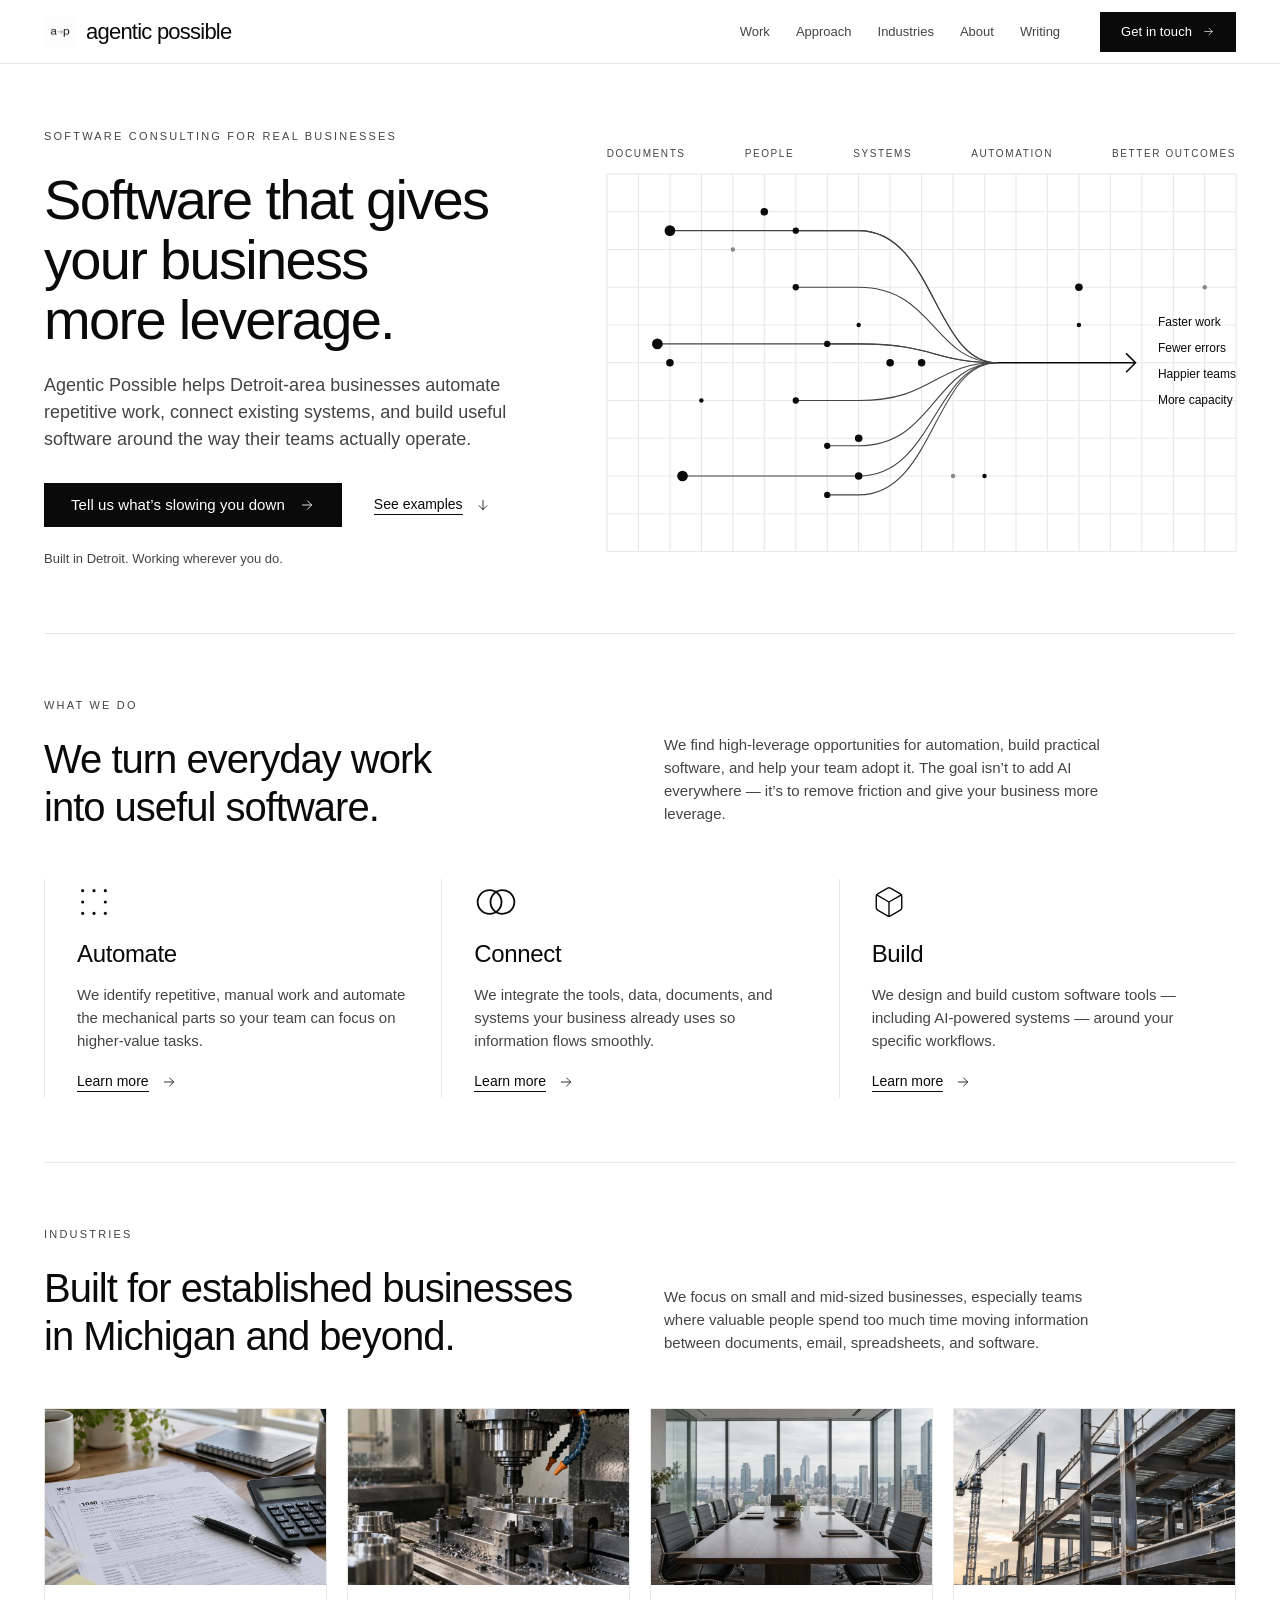
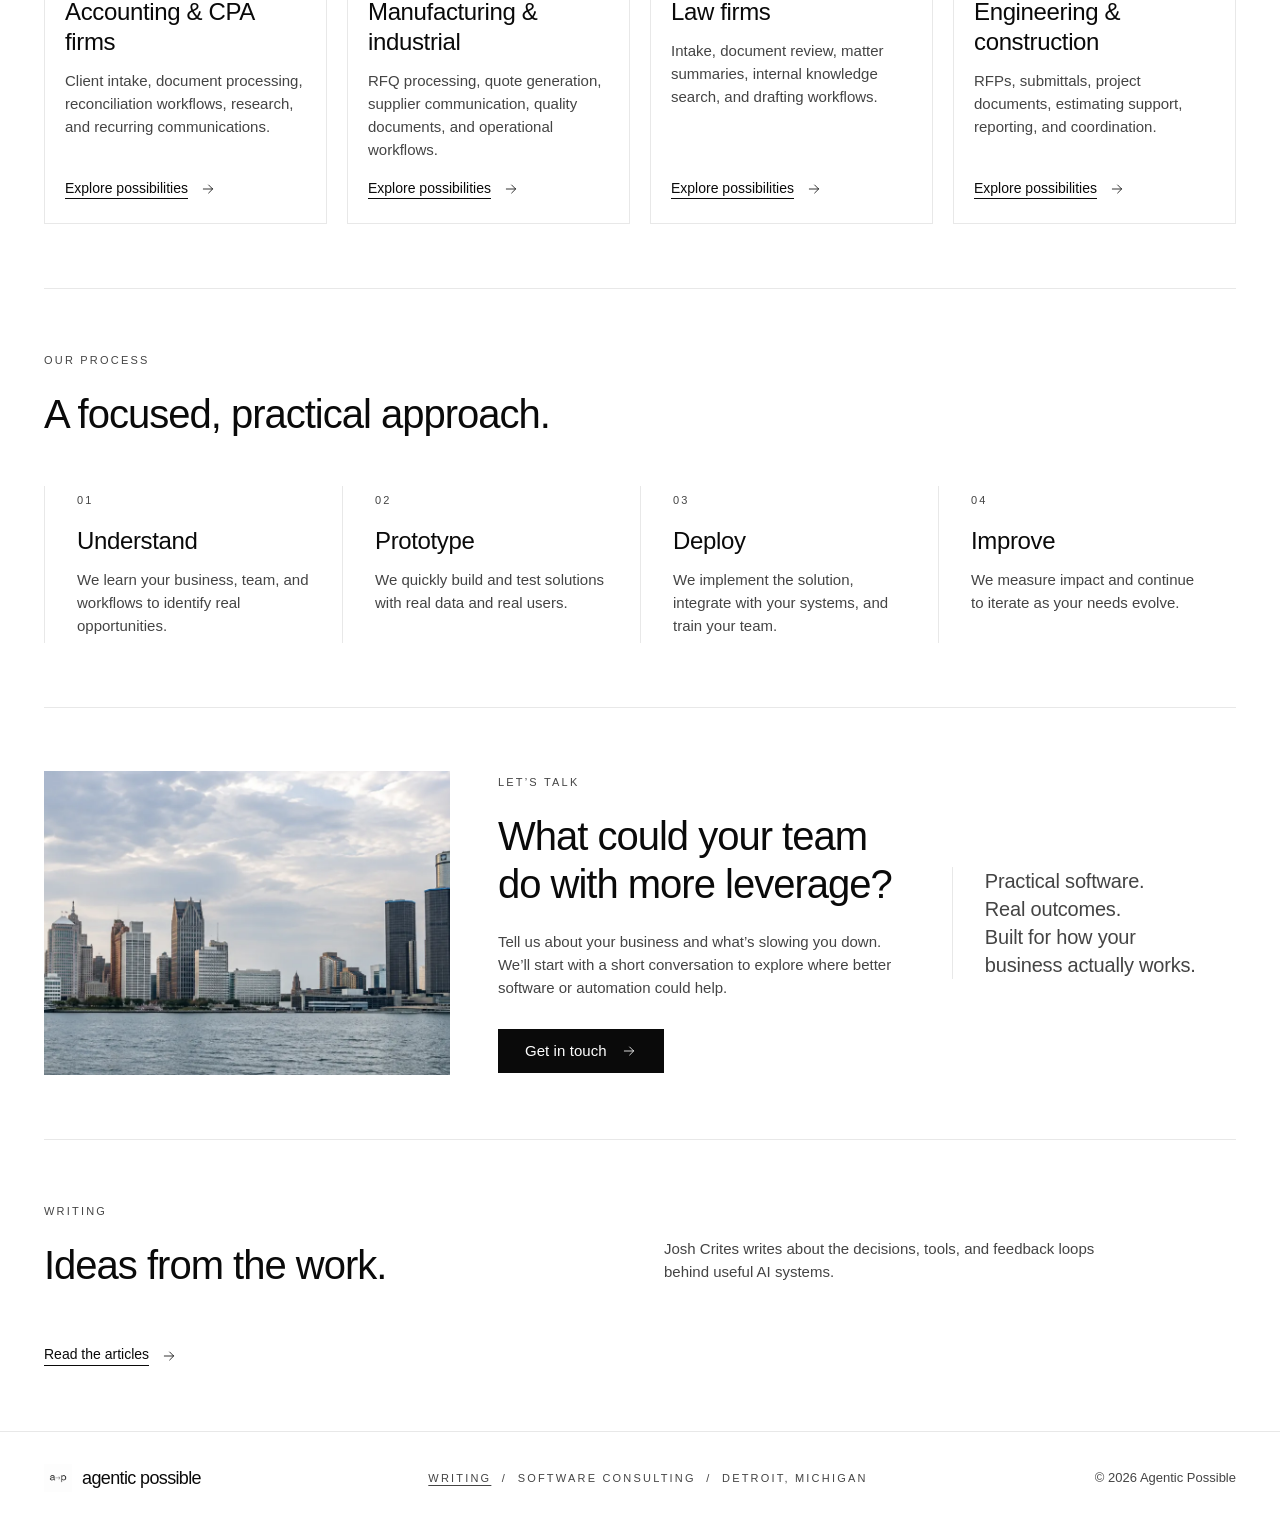
==== commit 75298010: "Add writing section and republish Josh Crites essays" ====
--- a/public/index.html
+++ b/public/index.html
@@ -16,8 +16,9 @@
   <a class="brand" href="#top"><img class="brand-icon" src="identicon.png" alt="" width="32" height="32"><span class="wordmark">agentic possible</span></a>
   <div class="header-right">
     <nav aria-label="Main navigation">
-      <a href="#work">Work</a><a href="#approach">Approach</a><a href="#industries">Industries</a><a href="#about">About</a>
+      <a href="#work">Work</a><a href="#approach">Approach</a><a href="#industries">Industries</a><a href="#about">About</a><a href="blog/">Writing</a>
     </nav>
+    <a class="mobile-writing-link" href="blog/">Writing</a>
     <a class="button small" href="mailto:hello@agenticpossible.com" aria-label="Get in touch"><span>Get in touch</span><svg class="icon" viewBox="0 0 24 24" aria-hidden="true" focusable="false"><path d="M5 12h14"/><path d="m13 6 6 6-6 6"/></svg></a>
   </div>
 </header>
@@ -88,11 +89,16 @@
   </div>
   <blockquote>Practical software.<br>Real outcomes.<br>Built for how your<br>business actually works.</blockquote>
 </section>
+<section class="section writing-preview" id="writing">
+  <div class="section-intro"><div><p class="eyebrow">Writing</p><h2>Ideas from the work.</h2></div>
+  <p>Josh Crites writes about the decisions, tools, and feedback loops behind useful AI systems.</p></div>
+  <a class="text-link" href="blog/"><span>Read the articles</span><svg class="icon" viewBox="0 0 24 24" aria-hidden="true" focusable="false"><path d="M5 12h14"/><path d="m13 6 6 6-6 6"/></svg></a>
+</section>
 </main>
 
 <footer class="site-footer">
   <a class="brand" href="#top"><img class="brand-icon" src="identicon.png" alt="" width="32" height="32"><span class="wordmark">agentic possible</span></a>
-  <p class="eyebrow">Software consulting&nbsp;&nbsp;/&nbsp;&nbsp;Detroit, Michigan</p>
+  <p class="eyebrow"><a href="blog/">Writing</a>&nbsp;&nbsp;/&nbsp;&nbsp;Software consulting&nbsp;&nbsp;/&nbsp;&nbsp;Detroit, Michigan</p>
   <p>© <span id="year"></span> Agentic Possible</p>
 </footer>
 <script>document.getElementById('year').textContent=new Date().getFullYear()</script>
--- a/public/styles.css
+++ b/public/styles.css
@@ -180,7 +180,7 @@
   position: absolute; right: 0; top: 36%;
   list-style: none; margin: 0; padding: 4px 0 4px 10px;
   display: flex; flex-direction: column; gap: 10px;
-  font-size: 12px; line-height: 16px; color: var(--text-primary); background: var(--bg-page);
+  font-size: 12px; line-height: 16px; color: var(--text-primary);
 }
 
 /* ---------- What we do ---------- */
@@ -210,7 +210,7 @@
 .industry-grid h3 { margin-top: 8px; }
 .industry-grid article > .text-link { margin: auto 20px 0; padding-top: 6px; }
 .image-frame { width: 100%; aspect-ratio: 16 / 10; overflow: hidden; background: var(--surface-subtle); }
-.image-frame img { width: 100%; height: 100%; object-fit: cover; filter: grayscale(1) contrast(1.05); }
+.image-frame img { width: 100%; height: 100%; object-fit: cover; }
 
 /* ---------- Process ---------- */
 .process { list-style: none; margin: 0; padding: 0; display: grid; grid-template-columns: repeat(4, minmax(0, 1fr)); }
@@ -274,3 +274,62 @@
   html { scroll-behavior: auto; }
   * { transition: none !important; }
 }
+
+/* ---------- Writing ---------- */
+.mobile-writing-link { display: none; }
+.site-header nav a[aria-current="page"] { color: var(--text-primary); text-decoration: underline; text-underline-offset: 5px; }
+.writing-preview > .text-link { margin-top: var(--space-2); }
+.site-footer .eyebrow a { color: inherit; }
+.blog-page, .article-page {
+  max-width: calc(960px + 2 * var(--gutter));
+  margin: 0 auto;
+  padding: var(--space-9) var(--gutter);
+}
+.blog-intro { padding-bottom: var(--space-7); border-bottom: 1px solid var(--border-default); }
+.blog-intro h1, .article-heading h1 {
+  font-size: var(--type-h1-size); line-height: var(--type-h1-lh);
+  letter-spacing: -0.03em; max-width: 760px;
+  margin: var(--space-5) 0;
+}
+.blog-intro > p:not(.eyebrow) { max-width: 650px; color: var(--text-secondary); font-weight: var(--weight-light); }
+.blog-author { display: flex; align-items: center; gap: var(--space-4); margin-top: var(--space-6); font-size: var(--type-small-size); }
+.author-photo { width: 72px; height: 72px; object-fit: cover; flex: none; }
+.article-heading .author-photo { width: 56px; height: 56px; margin: var(--space-5) 0 var(--space-3); }
+.blog-list-item { display: grid; grid-template-columns: minmax(0,1fr) auto; gap: var(--space-6); align-items: end; padding: var(--space-7) 0; border-bottom: 1px solid var(--border-default); }
+.blog-list-item .eyebrow { margin-bottom: var(--space-4); }
+.blog-list-item h2 { font-size: var(--type-h2-size); line-height: var(--type-h2-lh); margin-bottom: var(--space-3); }
+.blog-list-item h2 a { text-decoration: none; }
+.blog-list-item h2 a:hover { text-decoration: underline; }
+.blog-list-item p:not(.eyebrow) { max-width: 650px; color: var(--text-secondary); font-weight: var(--weight-light); }
+.blog-list-item > .text-link { white-space: nowrap; font-size: var(--type-small-size); }
+.article-page { max-width: calc(860px + 2 * var(--gutter)); }
+.article-top { margin-bottom: var(--space-7); }
+.article-top .text-link { font-size: var(--type-small-size); }
+.article-heading { margin-bottom: var(--space-7); }
+.article-heading h1 { margin-bottom: var(--space-4); }
+.article-subtitle { max-width: 700px; font-size: 22px; line-height: 1.4; color: var(--text-secondary); font-weight: var(--weight-light); }
+.article-meta { font-size: var(--type-small-size); color: var(--text-secondary); }
+.article-image { margin-bottom: var(--space-7); }
+.article-image img { width: 100%; height: auto; }
+.article-body { max-width: 740px; line-height: 1.65; font-weight: var(--weight-light); }
+.article-body h2 { font-size: 34px; line-height: 1.2; margin: 2em 0 .7em; }
+.article-body h3 { font-size: 24px; margin: 1.8em 0 .6em; }
+.article-body p, .article-body ol, .article-body ul { margin: 0 0 1.3em; }
+.article-body li { margin-bottom: .4em; }
+.article-body code { font-size: .88em; background: var(--surface-subtle); padding: .08em .25em; overflow-wrap: anywhere; }
+.article-body pre { max-width: 100%; overflow: auto; padding: 20px; background: var(--surface-subtle); }
+.article-body pre code { padding: 0; }
+.article-body blockquote { margin: 1.8em 0; padding-left: var(--space-5); border-left: 1px solid var(--border-strong); color: var(--text-secondary); }
+.article-source { max-width: 740px; margin-top: var(--space-8); padding-top: var(--space-4); border-top: 1px solid var(--border-default); font-size: var(--type-small-size); color: var(--text-secondary); }
+@media (max-width: 900px) {
+  .header-right { gap: var(--space-5); }
+  .mobile-writing-link { display: inline; font-size: 13px; color: var(--text-secondary); }
+}
+@media (max-width: 560px) {
+  .blog-page, .article-page { padding-top: var(--space-8); padding-bottom: var(--space-8); }
+  .blog-list-item { display: block; }
+  .blog-list-item > .text-link { display: inline-flex; margin-top: var(--space-4); }
+  .article-body { font-size: 17px; line-height: 1.65; }
+  .article-body h2 { font-size: 28px; }
+  .article-top { margin-bottom: var(--space-6); }
+}
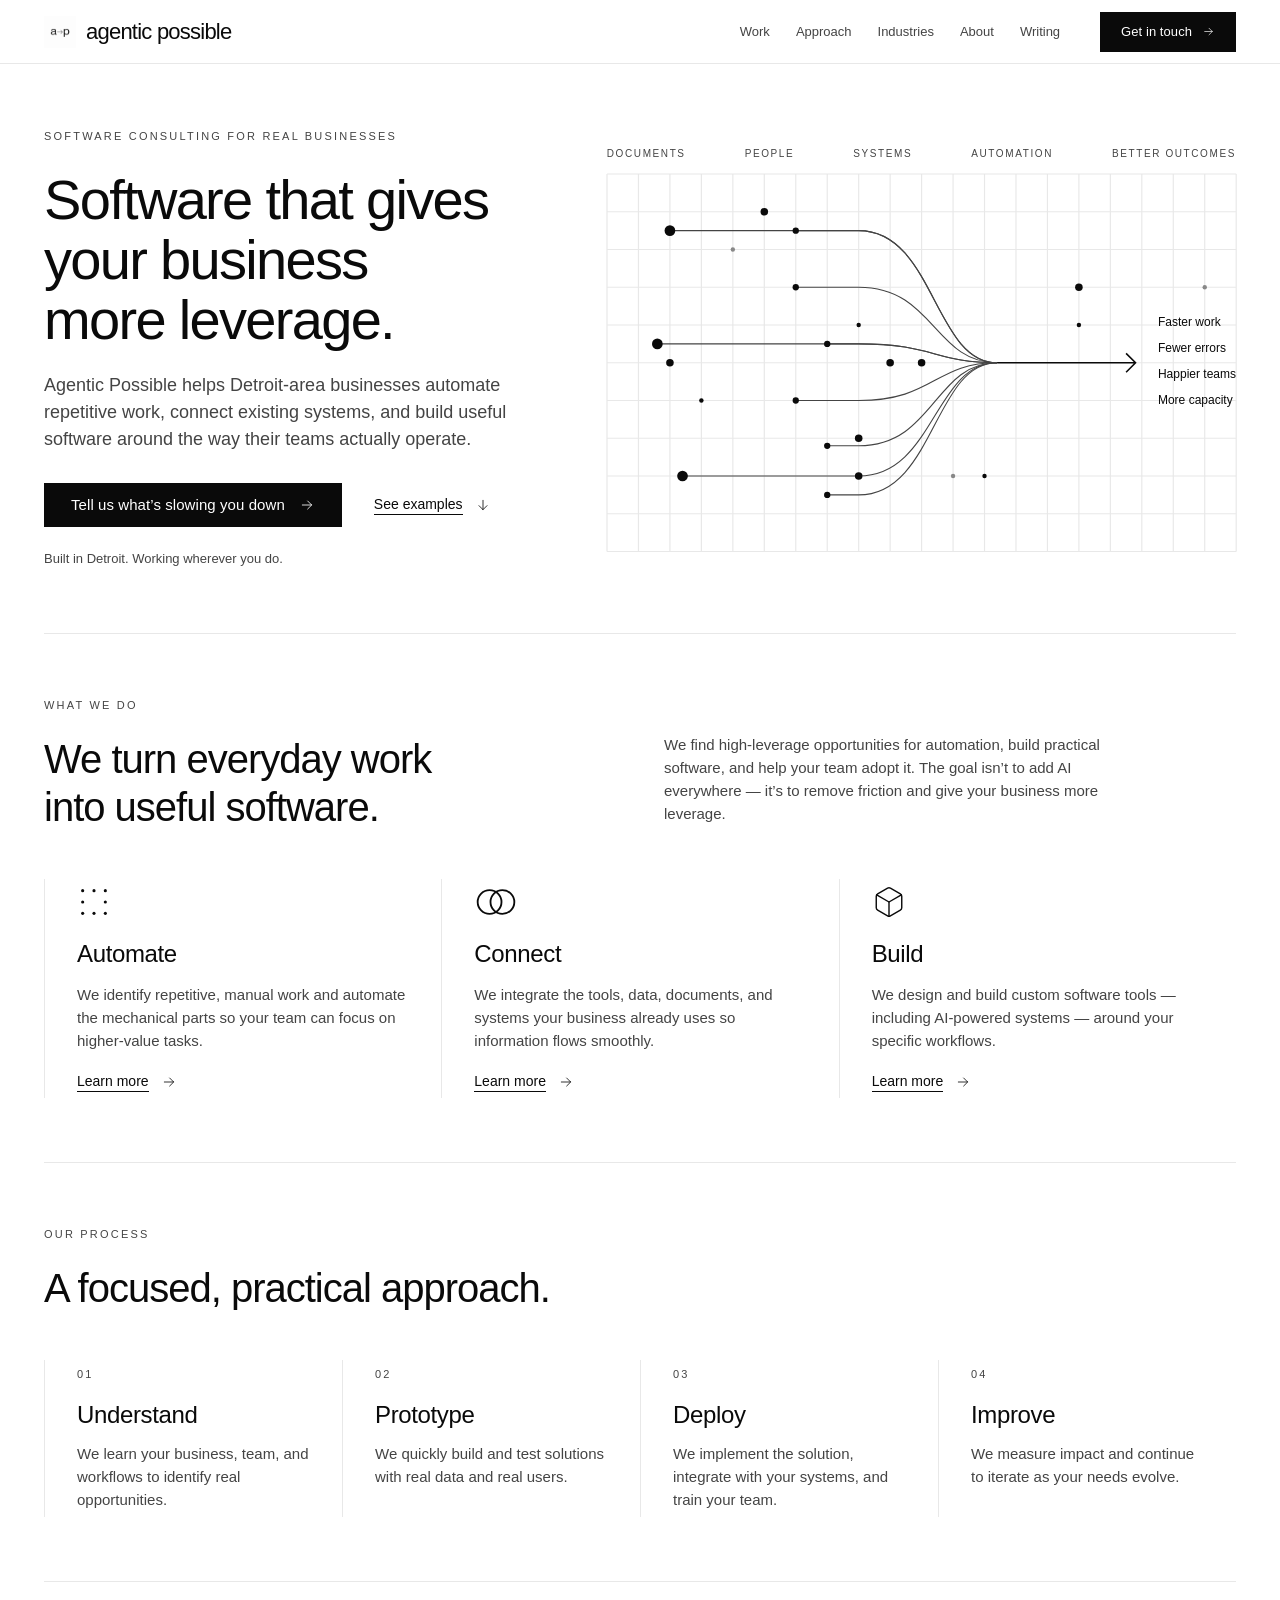
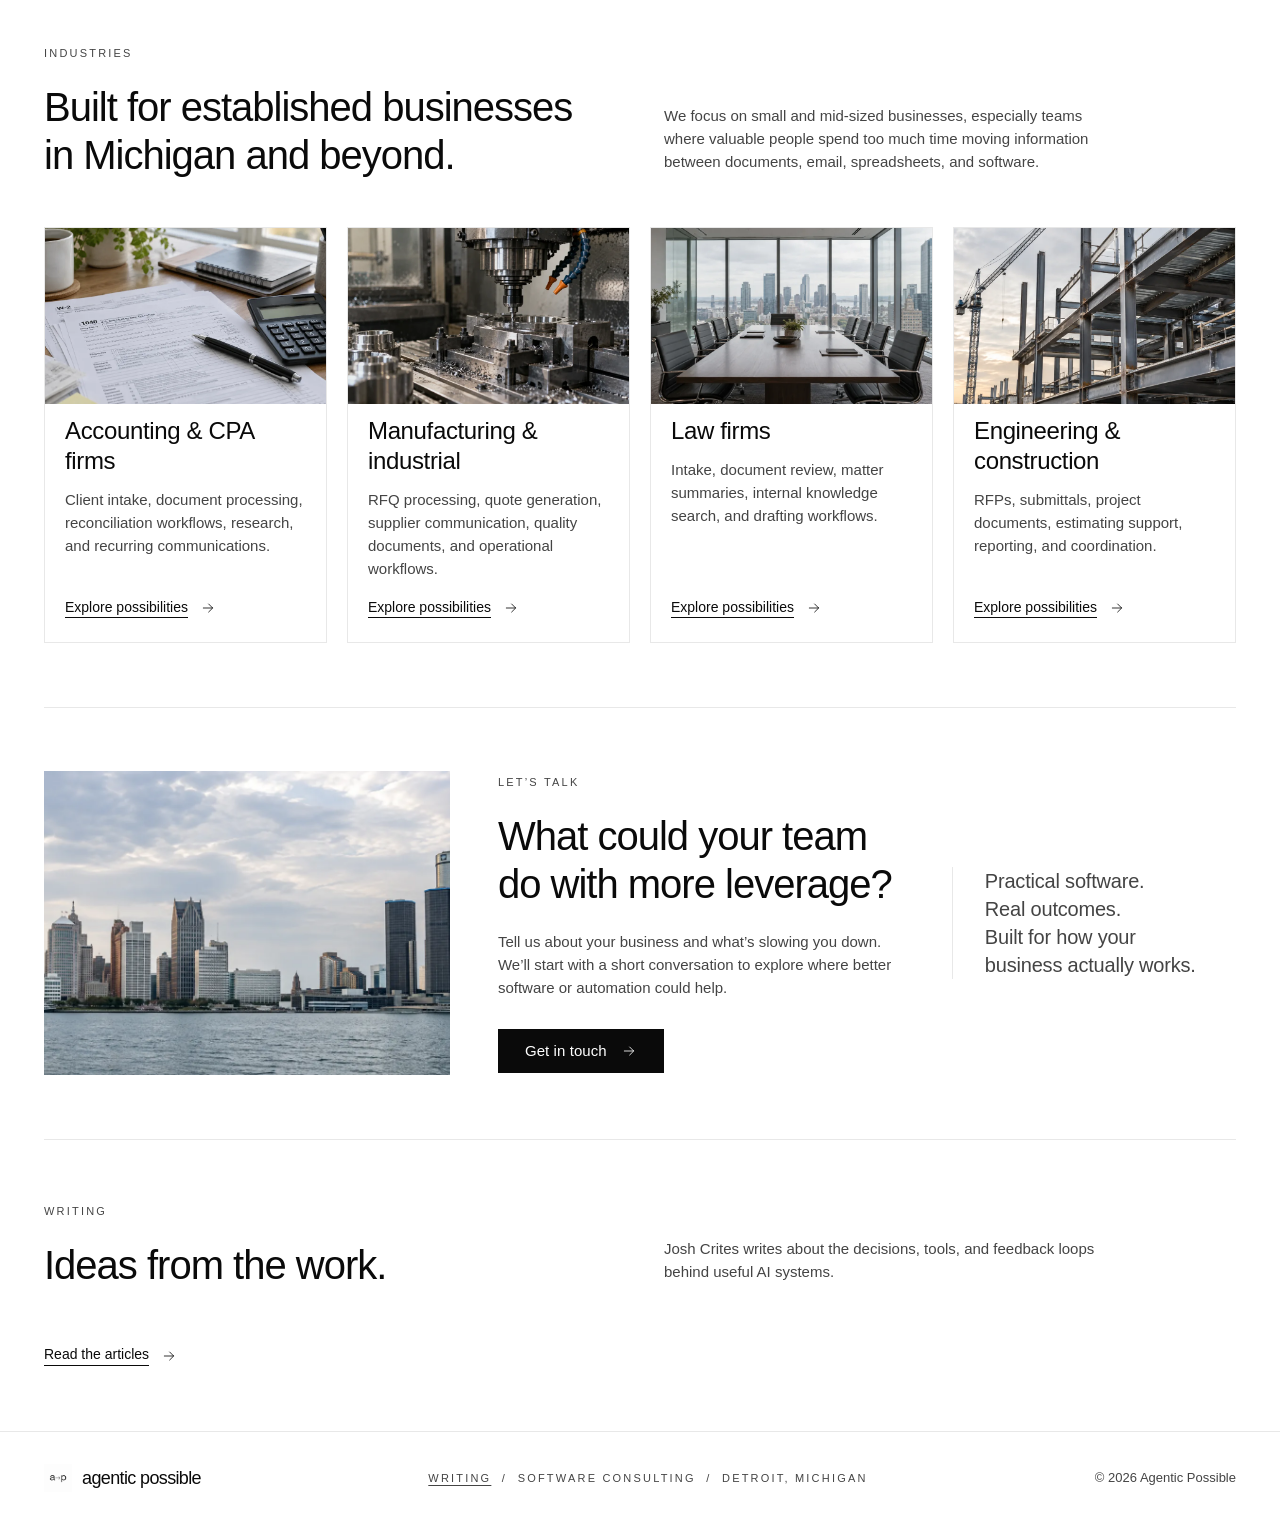
==== commit 74ff5834: "Reorder homepage sections and add agent systems essay" ====
--- a/public/index.html
+++ b/public/index.html
@@ -56,6 +56,16 @@
   </div>
 </section>
 
+<section class="section" id="approach">
+  <div class="section-intro single"><div><p class="eyebrow">Our process</p><h2>A focused, practical approach.</h2></div></div>
+  <ol class="process">
+    <li><span class="index">01</span><h3>Understand</h3><p>We learn your business, team, and workflows to identify real opportunities.</p></li>
+    <li><span class="index">02</span><h3>Prototype</h3><p>We quickly build and test solutions with real data and real users.</p></li>
+    <li><span class="index">03</span><h3>Deploy</h3><p>We implement the solution, integrate with your systems, and train your team.</p></li>
+    <li><span class="index">04</span><h3>Improve</h3><p>We measure impact and continue to iterate as your needs evolve.</p></li>
+  </ol>
+</section>
+
 <section class="section" id="industries">
   <div class="section-intro">
     <div><p class="eyebrow">Industries</p><h2>Built for established businesses in Michigan and beyond.</h2></div>
@@ -67,16 +77,6 @@
     <article><div class="image-frame"><img src="images/legal.webp" alt="Conference room overlooking a city" loading="lazy" decoding="async"></div><h3>Law firms</h3><p>Intake, document review, matter summaries, internal knowledge search, and drafting workflows.</p><a class="text-link" href="#contact"><span>Explore possibilities</span><svg class="icon" viewBox="0 0 24 24" aria-hidden="true" focusable="false"><path d="M5 12h14"/><path d="m13 6 6 6-6 6"/></svg></a></article>
     <article><div class="image-frame"><img src="images/construction.webp" alt="Steel frame of a building under construction" loading="lazy" decoding="async"></div><h3>Engineering & construction</h3><p>RFPs, submittals, project documents, estimating support, reporting, and coordination.</p><a class="text-link" href="#contact"><span>Explore possibilities</span><svg class="icon" viewBox="0 0 24 24" aria-hidden="true" focusable="false"><path d="M5 12h14"/><path d="m13 6 6 6-6 6"/></svg></a></article>
   </div>
-</section>
-
-<section class="section" id="approach">
-  <div class="section-intro single"><div><p class="eyebrow">Our process</p><h2>A focused, practical approach.</h2></div></div>
-  <ol class="process">
-    <li><span class="index">01</span><h3>Understand</h3><p>We learn your business, team, and workflows to identify real opportunities.</p></li>
-    <li><span class="index">02</span><h3>Prototype</h3><p>We quickly build and test solutions with real data and real users.</p></li>
-    <li><span class="index">03</span><h3>Deploy</h3><p>We implement the solution, integrate with your systems, and train your team.</p></li>
-    <li><span class="index">04</span><h3>Improve</h3><p>We measure impact and continue to iterate as your needs evolve.</p></li>
-  </ol>
 </section>
 
 <section class="section cta" id="about">
